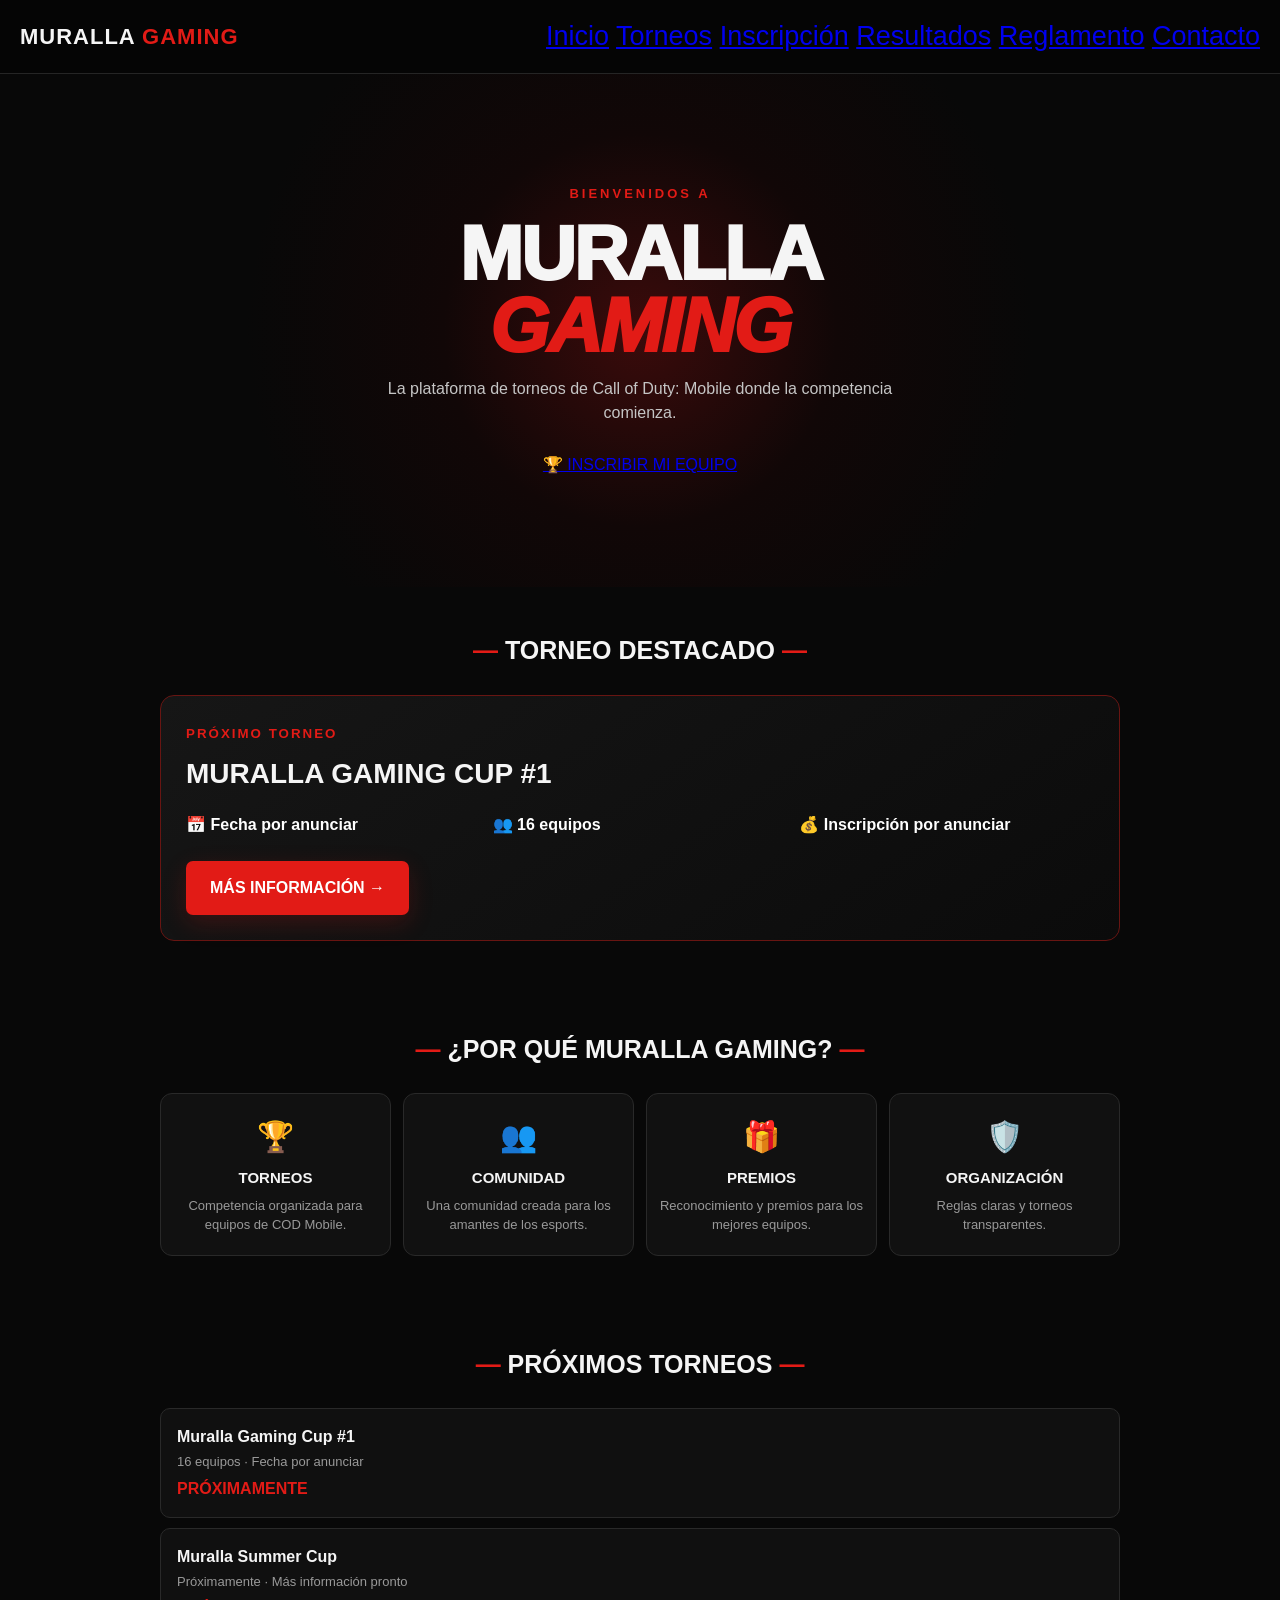
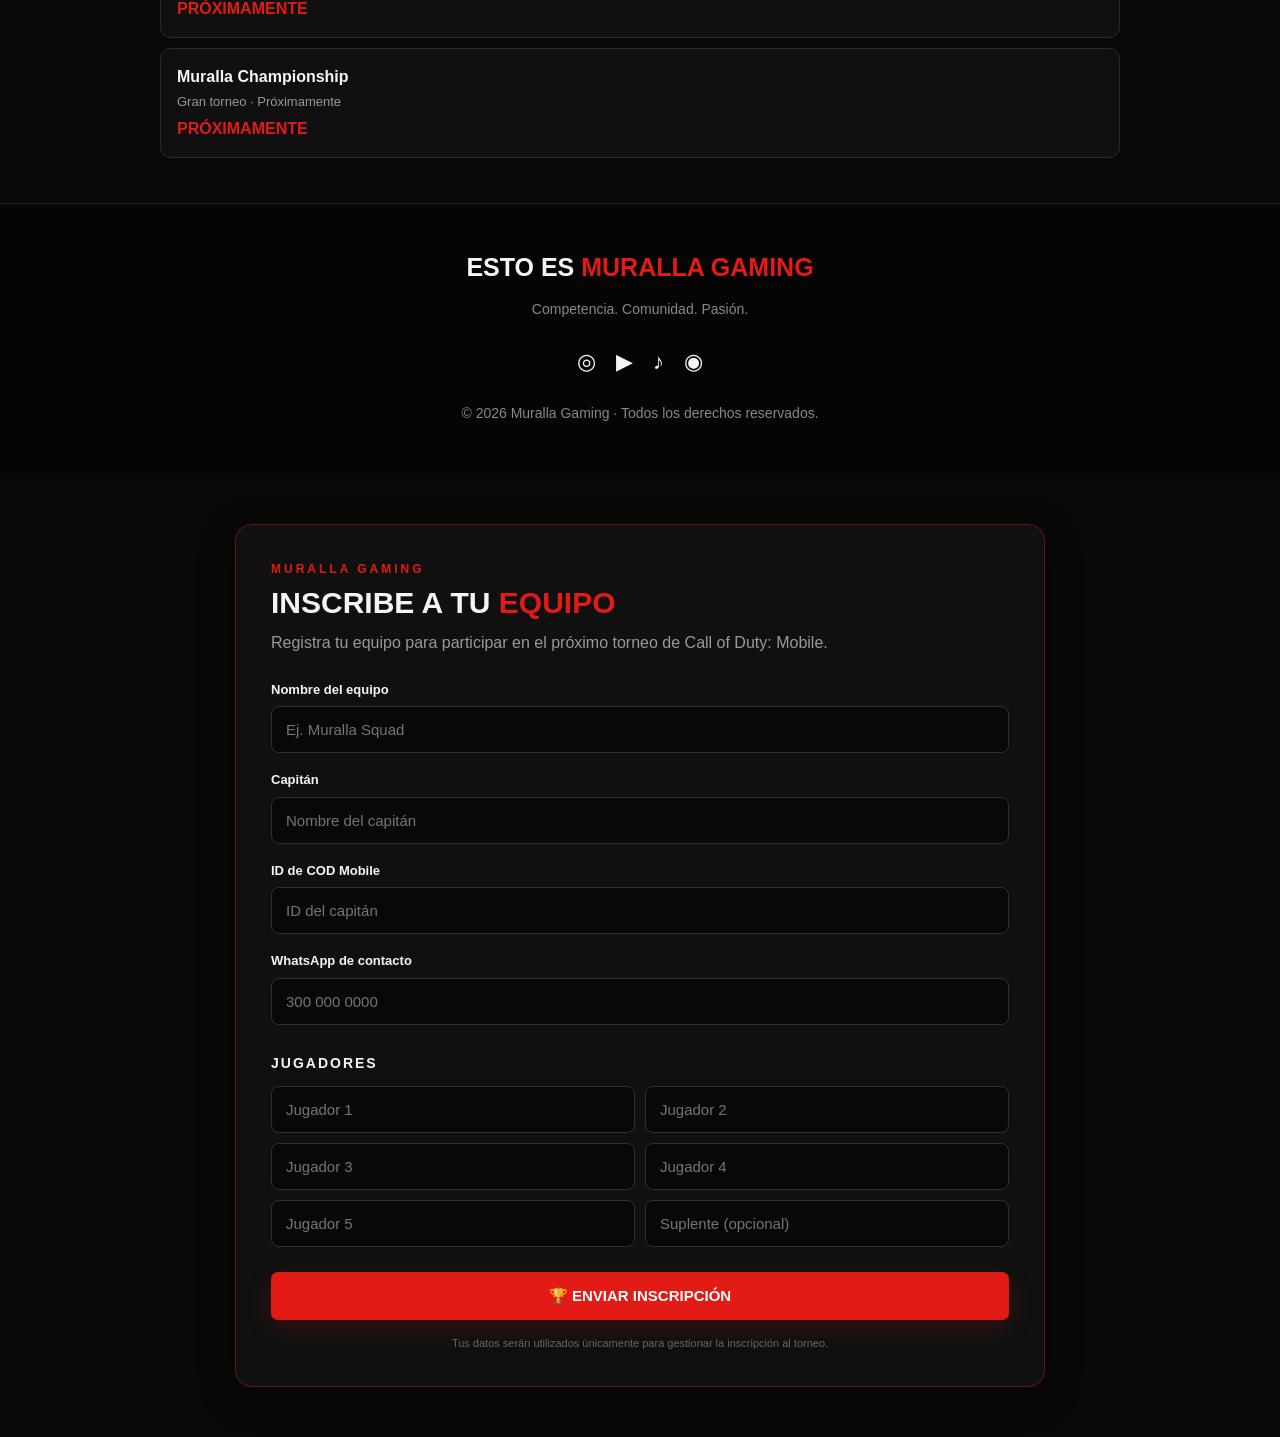
==== index.html @ 687b03e7 "Update index.html" ====
<!DOCTYPE html>
<html lang="es">
<head>
  <meta charset="UTF-8">
  <meta name="viewport" content="width=device-width, initial-scale=1.0">
  <meta name="description" content="Muralla Gaming - Torneos de Call of Duty: Mobile">
  <title>Muralla Gaming | Esports</title>

  <style>
    * {
      box-sizing: border-box;
      margin: 0;
      padding: 0;
    }

    body {
      background: #080808;
      color: #f5f5f5;
      font-family: Arial, Helvetica, sans-serif;
      line-height: 1.5;
    }

    header {
      background: #050505;
      border-bottom: 1px solid #252525;
      padding: 16px 20px;
      display: flex;
      justify-content: space-between;
      align-items: center;
      position: sticky;
      top: 0;
      z-index: 10;
    }

    .logo {
      font-size: 22px;
      font-weight: 900;
      letter-spacing: 1px;
    }

    .logo span {
      color: #e21b16;
    }

    .menu {
      font-size: 27px;
    }

    .hero {
      padding: 70px 22px;
      text-align: center;
      background:
        radial-gradient(circle at center, #3b0b0b 0%, #110707 35%, #080808 70%);
    }

    .tag {
      color: #e21b16;
      font-weight: bold;
      letter-spacing: 3px;
      font-size: 13px;
    }

    h1 {
      font-size: clamp(42px, 14vw, 76px);
      line-height: .95;
      margin: 15px 0;
      font-weight: 950;
      letter-spacing: -2px;
    }

    h1 span {
      color: #e21b16;
      display: block;
      font-style: italic;
    }

    .hero p {
      color: #c5c5c5;
      max-width: 520px;
      margin: 0 auto 28px;
      font-size: 16px;
    }

    .btn {
      display: inline-block;
      background: #e21b16;
      color: white;
      padding: 15px 24px;
      border-radius: 7px;
      text-decoration: none;
      font-weight: 800;
      border: 0;
      cursor: pointer;
      box-shadow: 0 8px 25px #e21b1630;
    }

    .btn:hover {
      background: #ff2923;
    }

    section {
      padding: 45px 20px;
      max-width: 1000px;
      margin: auto;
    }

    .section-title {
      text-align: center;
      font-size: 25px;
      margin-bottom: 25px;
      text-transform: uppercase;
    }

    .section-title span {
      color: #e21b16;
    }

    .tournament {
      border: 1px solid #681512;
      border-radius: 14px;
      padding: 25px;
      background: linear-gradient(145deg, #161616, #0b0b0b);
    }

    .tournament small {
      color: #e21b16;
      font-weight: bold;
      letter-spacing: 2px;
    }

    .tournament h3 {
      font-size: 28px;
      margin: 8px 0 18px;
    }

    .info {
      display: grid;
      gap: 12px;
      color: #ccc;
      margin-bottom: 24px;
    }

    .info strong {
      color: white;
    }

    .cards {
      display: grid;
      grid-template-columns: repeat(2, 1fr);
      gap: 12px;
    }

    .card {
      background: #111;
      border: 1px solid #292929;
      border-radius: 12px;
      padding: 20px 12px;
      text-align: center;
    }

    .icon {
      font-size: 30px;
      margin-bottom: 8px;
    }

    .card h3 {
      font-size: 15px;
      margin-bottom: 6px;
    }

    .card p {
      color: #999;
      font-size: 13px;
    }

    .events {
      display: grid;
      gap: 10px;
    }

    .event {
      border: 1px solid #292929;
      border-radius: 10px;
      padding: 16px;
      background: #101010;
    }

    .event strong {
      display: block;
      font-size: 16px;
    }

    .event span {
      color: #999;
      font-size: 13px;
    }

    .status {
      color: #e21b16 !important;
      font-weight: bold;
      margin-top: 4px;
    }

    footer {
      text-align: center;
      padding: 45px 20px 25px;
      border-top: 1px solid #222;
      background: #050505;
    }

    footer h2 {
      font-size: 25px;
    }

    footer h2 span {
      color: #e21b16;
    }

    footer p {
      color: #888;
      margin: 12px 0 25px;
      font-size: 14px;
    }

    .social {
      display: flex;
      justify-content: center;
      gap: 20px;
      margin-bottom: 25px;
      font-size: 22px;
    }

    @media (min-width: 700px) {
      .hero {
        padding: 110px 30px;
      }

      .cards {
        grid-template-columns: repeat(4, 1fr);
      }

      .info {
        grid-template-columns: repeat(3, 1fr);
      }
    }
  </style>
</head>

<body>

  <header>

<div class="logo">
MURALLA <span>GAMING</span>
</div>

<nav class="menu">

<a href="index.html">Inicio</a>

<a href="torneos.html">Torneos</a>

<a href="inscripcion.html">Inscripción</a>

<a href="resultados.html">Resultados</a>

<a href="reglamento.html">Reglamento</a>

<a href="contacto.html">Contacto</a>

</nav>

</header> 
  
  <main>

    <section class="hero">
      <div class="tag">BIENVENIDOS A</div>

      <h1>
        MURALLA
        <span>GAMING</span>
      </h1>

      <p>
        La plataforma de torneos de Call of Duty: Mobile
        donde la competencia comienza.
      </p>
<a href="inscripcion.html" class="botón">🏆 INSCRIBIR MI EQUIPO</a>
    </section>

    <section id="torneo">

      <h2 class="section-title">
        <span>—</span> Torneo destacado <span>—</span>
      </h2>

      <div class="tournament">

        <small>PRÓXIMO TORNEO</small>

        <h3>MURALLA GAMING CUP #1</h3>

        <div class="info">
          <div>📅 <strong>Fecha por anunciar</strong></div>
          <div>👥 <strong>16 equipos</strong></div>
          <div>💰 <strong>Inscripción por anunciar</strong></div>
        </div>

        <a href="#contacto" class="btn">MÁS INFORMACIÓN →</a>

      </div>
    </section>

    <section>

      <h2 class="section-title">
        <span>—</span> ¿Por qué Muralla Gaming? <span>—</span>
      </h2>

      <div class="cards">

        <div class="card">
          <div class="icon">🏆</div>
          <h3>TORNEOS</h3>
          <p>Competencia organizada para equipos de COD Mobile.</p>
        </div>

        <div class="card">
          <div class="icon">👥</div>
          <h3>COMUNIDAD</h3>
          <p>Una comunidad creada para los amantes de los esports.</p>
        </div>

        <div class="card">
          <div class="icon">🎁</div>
          <h3>PREMIOS</h3>
          <p>Reconocimiento y premios para los mejores equipos.</p>
        </div>

        <div class="card">
          <div class="icon">🛡️</div>
          <h3>ORGANIZACIÓN</h3>
          <p>Reglas claras y torneos transparentes.</p>
        </div>

      </div>
    </section>

    <section>

      <h2 class="section-title">
        <span>—</span> Próximos torneos <span>—</span>
      </h2>

      <div class="events">

        <div class="event">
          <strong>Muralla Gaming Cup #1</strong>
          <span>16 equipos · Fecha por anunciar</span>
          <div class="status">PRÓXIMAMENTE</div>
        </div>

        <div class="event">
          <strong>Muralla Summer Cup</strong>
          <span>Próximamente · Más información pronto</span>
          <div class="status">PRÓXIMAMENTE</div>
        </div>

        <div class="event">
          <strong>Muralla Championship</strong>
          <span>Gran torneo · Próximamente</span>
          <div class="status">PRÓXIMAMENTE</div>
        </div>

      </div>

    </section>

  </main>

  <footer id="contacto">

    <h2>ESTO ES <span>MURALLA GAMING</span></h2>

    <p>Competencia. Comunidad. Pasión.</p>

    <div class="social">
      <span>◎</span>
      <span>▶</span>
      <span>♪</span>
      <span>◉</span>
    </div>

    <p>© 2026 Muralla Gaming · Todos los derechos reservados.</p>

  </footer>
<!-- INSCRIPCIÓN -->
<section id="inscripcion" class="registro-section">
  <div class="registro-box">
    <div class="registro-tag">MURALLA GAMING</div>

    <h2>INSCRIBE A TU <span>EQUIPO</span></h2>

    <p>
      Registra tu equipo para participar en el próximo torneo
      de Call of Duty: Mobile.
    </p>

    <form id="registroForm">

      <div class="campo">
        <label for="equipo">Nombre del equipo</label>
        <input
          type="text"
          id="equipo"
          name="equipo"
          placeholder="Ej. Muralla Squad"
          required
        >
      </div>

      <div class="campo">
        <label for="capitan">Capitán</label>
        <input
          type="text"
          id="capitan"
          name="capitan"
          placeholder="Nombre del capitán"
          required
        >
      </div>

      <div class="campo">
        <label for="idcod">ID de COD Mobile</label>
        <input
          type="text"
          id="idcod"
          name="idcod"
          placeholder="ID del capitán"
          required
        >
      </div>

      <div class="campo">
        <label for="whatsapp">WhatsApp de contacto</label>
        <input
          type="tel"
          id="whatsapp"
          name="whatsapp"
          placeholder="300 000 0000"
          required
        >
      </div>

      <h3>JUGADORES</h3>

      <div class="jugadores">
        <input type="text" name="jugador1" placeholder="Jugador 1" required>
        <input type="text" name="jugador2" placeholder="Jugador 2" required>
        <input type="text" name="jugador3" placeholder="Jugador 3" required>
        <input type="text" name="jugador4" placeholder="Jugador 4" required>
        <input type="text" name="jugador5" placeholder="Jugador 5" required>
        <input type="text" name="suplente" placeholder="Suplente (opcional)">
      </div>

      <button type="submit" class="btn registro-btn">
        🏆 ENVIAR INSCRIPCIÓN
      </button>

      <p class="privacidad">
        Tus datos serán utilizados únicamente para gestionar
        la inscripción al torneo.
      </p>

    </form>
  </div>
</section>

<style>
  .registro-section {
    padding: 50px 20px;
    max-width: 850px;
    margin: auto;
  }

  .registro-box {
    background: #101010;
    border: 1px solid #681512;
    border-radius: 16px;
    padding: 25px 20px;
    box-shadow: 0 10px 35px rgba(0,0,0,.35);
  }

  .registro-tag {
    color: #e21b16;
    font-size: 12px;
    font-weight: 800;
    letter-spacing: 3px;
    margin-bottom: 8px;
  }

  .registro-box h2 {
    font-size: 30px;
    line-height: 1.1;
    margin-bottom: 12px;
  }

  .registro-box h2 span {
    color: #e21b16;
  }

  .registro-box > p {
    color: #999;
    margin-bottom: 25px;
  }

  .campo {
    margin-bottom: 17px;
  }

  .campo label {
    display: block;
    font-size: 13px;
    font-weight: bold;
    margin-bottom: 7px;
  }

  .campo input,
  .jugadores input {
    width: 100%;
    padding: 14px;
    border-radius: 8px;
    border: 1px solid #303030;
    background: #080808;
    color: white;
    outline: none;
    font-size: 15px;
  }

  .campo input:focus,
  .jugadores input:focus {
    border-color: #e21b16;
  }

  .registro-box h3 {
    font-size: 14px;
    letter-spacing: 2px;
    margin: 28px 0 12px;
  }

  .jugadores {
    display: grid;
    gap: 10px;
    margin-bottom: 25px;
  }

  .registro-btn {
    width: 100%;
    font-size: 15px;
  }

  .privacidad {
    text-align: center;
    color: #666 !important;
    font-size: 11px;
    margin-top: 15px;
  }

  @media (min-width: 650px) {
    .registro-box {
      padding: 35px;
    }

    .jugadores {
      grid-template-columns: 1fr 1fr;
    }
  }
</style>

<script>
  document.getElementById("registroForm").addEventListener("submit", function(event) {
    event.preventDefault();

    alert("¡Registro preparado! Próximamente conectaremos este formulario con Google Sheets.");

  });
</script>
</body>
  </html>
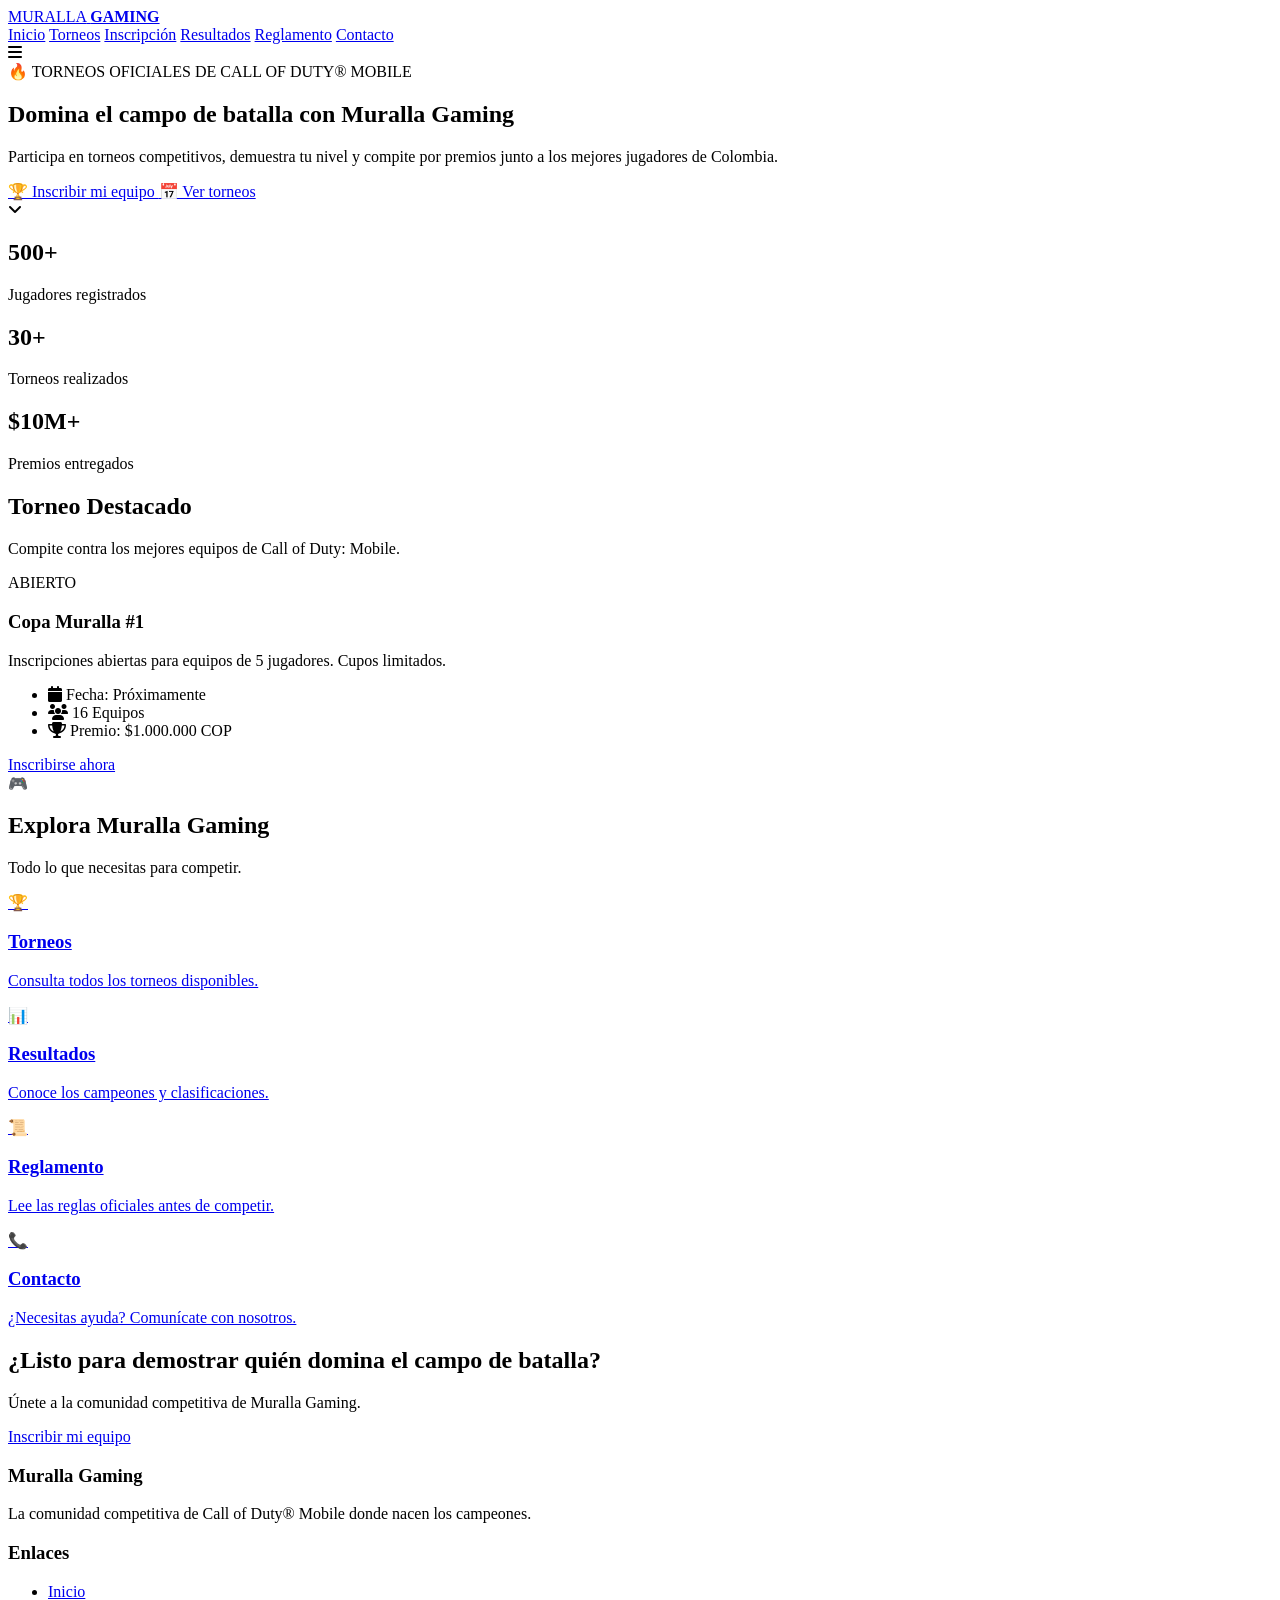
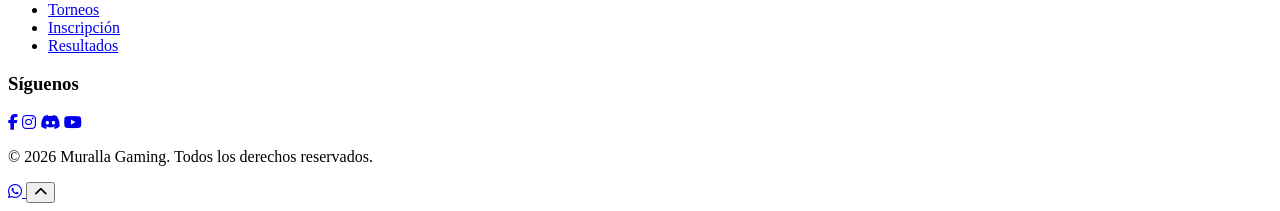
==== commit a43fcd2b: "Nuevo diseño Muralla Gaming" ====
--- a/index.html
+++ b/index.html
@@ -1,262 +1,41 @@
 <!DOCTYPE html>
 <html lang="es">
 <head>
-  <meta charset="UTF-8">
-  <meta name="viewport" content="width=device-width, initial-scale=1.0">
-  <meta name="description" content="Muralla Gaming - Torneos de Call of Duty: Mobile">
-  <title>Muralla Gaming | Esports</title>
-
-  <style>
-    * {
-      box-sizing: border-box;
-      margin: 0;
-      padding: 0;
-    }
-
-    body {
-      background: #080808;
-      color: #f5f5f5;
-      font-family: Arial, Helvetica, sans-serif;
-      line-height: 1.5;
-    }
-
-    header {
-      background: #050505;
-      border-bottom: 1px solid #252525;
-      padding: 16px 20px;
-      display: flex;
-      justify-content: space-between;
-      align-items: center;
-      position: sticky;
-      top: 0;
-      z-index: 10;
-    }
-
-    .logo {
-      font-size: 22px;
-      font-weight: 900;
-      letter-spacing: 1px;
-    }
-
-    .logo span {
-      color: #e21b16;
-    }
-
-    .menu {
-      font-size: 27px;
-    }
-
-    .hero {
-      padding: 70px 22px;
-      text-align: center;
-      background:
-        radial-gradient(circle at center, #3b0b0b 0%, #110707 35%, #080808 70%);
-    }
-
-    .tag {
-      color: #e21b16;
-      font-weight: bold;
-      letter-spacing: 3px;
-      font-size: 13px;
-    }
-
-    h1 {
-      font-size: clamp(42px, 14vw, 76px);
-      line-height: .95;
-      margin: 15px 0;
-      font-weight: 950;
-      letter-spacing: -2px;
-    }
-
-    h1 span {
-      color: #e21b16;
-      display: block;
-      font-style: italic;
-    }
-
-    .hero p {
-      color: #c5c5c5;
-      max-width: 520px;
-      margin: 0 auto 28px;
-      font-size: 16px;
-    }
-
-    .btn {
-      display: inline-block;
-      background: #e21b16;
-      color: white;
-      padding: 15px 24px;
-      border-radius: 7px;
-      text-decoration: none;
-      font-weight: 800;
-      border: 0;
-      cursor: pointer;
-      box-shadow: 0 8px 25px #e21b1630;
-    }
-
-    .btn:hover {
-      background: #ff2923;
-    }
-
-    section {
-      padding: 45px 20px;
-      max-width: 1000px;
-      margin: auto;
-    }
-
-    .section-title {
-      text-align: center;
-      font-size: 25px;
-      margin-bottom: 25px;
-      text-transform: uppercase;
-    }
-
-    .section-title span {
-      color: #e21b16;
-    }
-
-    .tournament {
-      border: 1px solid #681512;
-      border-radius: 14px;
-      padding: 25px;
-      background: linear-gradient(145deg, #161616, #0b0b0b);
-    }
-
-    .tournament small {
-      color: #e21b16;
-      font-weight: bold;
-      letter-spacing: 2px;
-    }
-
-    .tournament h3 {
-      font-size: 28px;
-      margin: 8px 0 18px;
-    }
-
-    .info {
-      display: grid;
-      gap: 12px;
-      color: #ccc;
-      margin-bottom: 24px;
-    }
-
-    .info strong {
-      color: white;
-    }
-
-    .cards {
-      display: grid;
-      grid-template-columns: repeat(2, 1fr);
-      gap: 12px;
-    }
-
-    .card {
-      background: #111;
-      border: 1px solid #292929;
-      border-radius: 12px;
-      padding: 20px 12px;
-      text-align: center;
-    }
-
-    .icon {
-      font-size: 30px;
-      margin-bottom: 8px;
-    }
-
-    .card h3 {
-      font-size: 15px;
-      margin-bottom: 6px;
-    }
-
-    .card p {
-      color: #999;
-      font-size: 13px;
-    }
-
-    .events {
-      display: grid;
-      gap: 10px;
-    }
-
-    .event {
-      border: 1px solid #292929;
-      border-radius: 10px;
-      padding: 16px;
-      background: #101010;
-    }
-
-    .event strong {
-      display: block;
-      font-size: 16px;
-    }
-
-    .event span {
-      color: #999;
-      font-size: 13px;
-    }
-
-    .status {
-      color: #e21b16 !important;
-      font-weight: bold;
-      margin-top: 4px;
-    }
-
-    footer {
-      text-align: center;
-      padding: 45px 20px 25px;
-      border-top: 1px solid #222;
-      background: #050505;
-    }
-
-    footer h2 {
-      font-size: 25px;
-    }
-
-    footer h2 span {
-      color: #e21b16;
-    }
-
-    footer p {
-      color: #888;
-      margin: 12px 0 25px;
-      font-size: 14px;
-    }
-
-    .social {
-      display: flex;
-      justify-content: center;
-      gap: 20px;
-      margin-bottom: 25px;
-      font-size: 22px;
-    }
-
-    @media (min-width: 700px) {
-      .hero {
-        padding: 110px 30px;
-      }
-
-      .cards {
-        grid-template-columns: repeat(4, 1fr);
-      }
-
-      .info {
-        grid-template-columns: repeat(3, 1fr);
-      }
-    }
-  </style>
+<meta charset="UTF-8">
+<meta name="viewport" content="width=device-width, initial-scale=1.0">
+
+<title>Muralla Gaming | Torneos COD Mobile</title>
+
+<link rel="stylesheet" href="style.css">
+
+<link rel="preconnect" href="https://fonts.googleapis.com">
+<link rel="preconnect" href="https://fonts.gstatic.com" crossorigin>
+
+<link href="https://fonts.googleapis.com/css2?family=Orbitron:wght@400;600;700;800&family=Poppins:wght@300;400;500;600;700&display=swap" rel="stylesheet">
+
+<link rel="stylesheet" href="https://cdnjs.cloudflare.com/ajax/libs/font-awesome/6.6.0/css/all.min.css">
+
 </head>
 
 <body>
 
-  <header>
-
-<div class="logo">
-MURALLA <span>GAMING</span>
-</div>
-
-<nav class="menu">
-
-<a href="index.html">Inicio</a>
+<div class="background-glow"></div>
+
+<header id="header">
+
+<div class="container">
+
+<a href="index.html" class="logo">
+
+<span>MURALLA</span>
+
+<strong>GAMING</strong>
+
+</a>
+
+<nav id="menu">
+
+<a href="index.html" class="active">Inicio</a>
 
 <a href="torneos.html">Torneos</a>
 
@@ -270,321 +49,352 @@
 
 </nav>
 
-</header> 
-  
-  <main>
-
-    <section class="hero">
-      <div class="tag">BIENVENIDOS A</div>
-
-      <h1>
-        MURALLA
-        <span>GAMING</span>
-      </h1>
-
-      <p>
-        La plataforma de torneos de Call of Duty: Mobile
-        donde la competencia comienza.
-      </p>
-<a href="inscripcion.html" class="botón">🏆 INSCRIBIR MI EQUIPO</a>
-    </section>
-
-    <section id="torneo">
-
-      <h2 class="section-title">
-        <span>—</span> Torneo destacado <span>—</span>
-      </h2>
-
-      <div class="tournament">
-
-        <small>PRÓXIMO TORNEO</small>
-
-        <h3>MURALLA GAMING CUP #1</h3>
-
-        <div class="info">
-          <div>📅 <strong>Fecha por anunciar</strong></div>
-          <div>👥 <strong>16 equipos</strong></div>
-          <div>💰 <strong>Inscripción por anunciar</strong></div>
-        </div>
-
-        <a href="#contacto" class="btn">MÁS INFORMACIÓN →</a>
-
-      </div>
-    </section>
-
-    <section>
-
-      <h2 class="section-title">
-        <span>—</span> ¿Por qué Muralla Gaming? <span>—</span>
-      </h2>
-
-      <div class="cards">
-
-        <div class="card">
-          <div class="icon">🏆</div>
-          <h3>TORNEOS</h3>
-          <p>Competencia organizada para equipos de COD Mobile.</p>
-        </div>
-
-        <div class="card">
-          <div class="icon">👥</div>
-          <h3>COMUNIDAD</h3>
-          <p>Una comunidad creada para los amantes de los esports.</p>
-        </div>
-
-        <div class="card">
-          <div class="icon">🎁</div>
-          <h3>PREMIOS</h3>
-          <p>Reconocimiento y premios para los mejores equipos.</p>
-        </div>
-
-        <div class="card">
-          <div class="icon">🛡️</div>
-          <h3>ORGANIZACIÓN</h3>
-          <p>Reglas claras y torneos transparentes.</p>
-        </div>
-
-      </div>
-    </section>
-
-    <section>
-
-      <h2 class="section-title">
-        <span>—</span> Próximos torneos <span>—</span>
-      </h2>
-
-      <div class="events">
-
-        <div class="event">
-          <strong>Muralla Gaming Cup #1</strong>
-          <span>16 equipos · Fecha por anunciar</span>
-          <div class="status">PRÓXIMAMENTE</div>
-        </div>
-
-        <div class="event">
-          <strong>Muralla Summer Cup</strong>
-          <span>Próximamente · Más información pronto</span>
-          <div class="status">PRÓXIMAMENTE</div>
-        </div>
-
-        <div class="event">
-          <strong>Muralla Championship</strong>
-          <span>Gran torneo · Próximamente</span>
-          <div class="status">PRÓXIMAMENTE</div>
-        </div>
-
-      </div>
-
-    </section>
-
-  </main>
-
-  <footer id="contacto">
-
-    <h2>ESTO ES <span>MURALLA GAMING</span></h2>
-
-    <p>Competencia. Comunidad. Pasión.</p>
-
-    <div class="social">
-      <span>◎</span>
-      <span>▶</span>
-      <span>♪</span>
-      <span>◉</span>
-    </div>
-
-    <p>© 2026 Muralla Gaming · Todos los derechos reservados.</p>
-
-  </footer>
-<!-- INSCRIPCIÓN -->
-<section id="inscripcion" class="registro-section">
-  <div class="registro-box">
-    <div class="registro-tag">MURALLA GAMING</div>
-
-    <h2>INSCRIBE A TU <span>EQUIPO</span></h2>
-
-    <p>
-      Registra tu equipo para participar en el próximo torneo
-      de Call of Duty: Mobile.
-    </p>
-
-    <form id="registroForm">
-
-      <div class="campo">
-        <label for="equipo">Nombre del equipo</label>
-        <input
-          type="text"
-          id="equipo"
-          name="equipo"
-          placeholder="Ej. Muralla Squad"
-          required
-        >
-      </div>
-
-      <div class="campo">
-        <label for="capitan">Capitán</label>
-        <input
-          type="text"
-          id="capitan"
-          name="capitan"
-          placeholder="Nombre del capitán"
-          required
-        >
-      </div>
-
-      <div class="campo">
-        <label for="idcod">ID de COD Mobile</label>
-        <input
-          type="text"
-          id="idcod"
-          name="idcod"
-          placeholder="ID del capitán"
-          required
-        >
-      </div>
-
-      <div class="campo">
-        <label for="whatsapp">WhatsApp de contacto</label>
-        <input
-          type="tel"
-          id="whatsapp"
-          name="whatsapp"
-          placeholder="300 000 0000"
-          required
-        >
-      </div>
-
-      <h3>JUGADORES</h3>
-
-      <div class="jugadores">
-        <input type="text" name="jugador1" placeholder="Jugador 1" required>
-        <input type="text" name="jugador2" placeholder="Jugador 2" required>
-        <input type="text" name="jugador3" placeholder="Jugador 3" required>
-        <input type="text" name="jugador4" placeholder="Jugador 4" required>
-        <input type="text" name="jugador5" placeholder="Jugador 5" required>
-        <input type="text" name="suplente" placeholder="Suplente (opcional)">
-      </div>
-
-      <button type="submit" class="btn registro-btn">
-        🏆 ENVIAR INSCRIPCIÓN
-      </button>
-
-      <p class="privacidad">
-        Tus datos serán utilizados únicamente para gestionar
-        la inscripción al torneo.
-      </p>
-
-    </form>
-  </div>
+<div class="menu-mobile">
+
+<i class="fas fa-bars"></i>
+
+</div>
+
+</div>
+
+</header>
+
+<section class="hero">
+
+<div class="hero-overlay"></div>
+
+<div class="container hero-content">
+
+<span class="tag">
+
+🔥 TORNEOS OFICIALES DE CALL OF DUTY® MOBILE
+
+</span>
+
+<h1>
+
+Domina el campo de batalla con
+
+<span>Muralla Gaming</span>
+
+</h1>
+
+<p>
+
+Participa en torneos competitivos, demuestra tu nivel y compite por premios junto a los mejores jugadores de Colombia.
+
+</p>
+
+<div class="hero-buttons">
+
+<a href="inscripcion.html" class="btn-primary">
+
+🏆 Inscribir mi equipo
+
+</a>
+
+<a href="torneos.html" class="btn-secondary">
+
+📅 Ver torneos
+
+</a>
+
+</div>
+
+</div>
+
+<div class="hero-scroll">
+
+<i class="fas fa-angle-down"></i>
+
+</div>
+
 </section>
 
-<style>
-  .registro-section {
-    padding: 50px 20px;
-    max-width: 850px;
-    margin: auto;
-  }
-
-  .registro-box {
-    background: #101010;
-    border: 1px solid #681512;
-    border-radius: 16px;
-    padding: 25px 20px;
-    box-shadow: 0 10px 35px rgba(0,0,0,.35);
-  }
-
-  .registro-tag {
-    color: #e21b16;
-    font-size: 12px;
-    font-weight: 800;
-    letter-spacing: 3px;
-    margin-bottom: 8px;
-  }
-
-  .registro-box h2 {
-    font-size: 30px;
-    line-height: 1.1;
-    margin-bottom: 12px;
-  }
-
-  .registro-box h2 span {
-    color: #e21b16;
-  }
-
-  .registro-box > p {
-    color: #999;
-    margin-bottom: 25px;
-  }
-
-  .campo {
-    margin-bottom: 17px;
-  }
-
-  .campo label {
-    display: block;
-    font-size: 13px;
-    font-weight: bold;
-    margin-bottom: 7px;
-  }
-
-  .campo input,
-  .jugadores input {
-    width: 100%;
-    padding: 14px;
-    border-radius: 8px;
-    border: 1px solid #303030;
-    background: #080808;
-    color: white;
-    outline: none;
-    font-size: 15px;
-  }
-
-  .campo input:focus,
-  .jugadores input:focus {
-    border-color: #e21b16;
-  }
-
-  .registro-box h3 {
-    font-size: 14px;
-    letter-spacing: 2px;
-    margin: 28px 0 12px;
-  }
-
-  .jugadores {
-    display: grid;
-    gap: 10px;
-    margin-bottom: 25px;
-  }
-
-  .registro-btn {
-    width: 100%;
-    font-size: 15px;
-  }
-
-  .privacidad {
-    text-align: center;
-    color: #666 !important;
-    font-size: 11px;
-    margin-top: 15px;
-  }
-
-  @media (min-width: 650px) {
-    .registro-box {
-      padding: 35px;
-    }
-
-    .jugadores {
-      grid-template-columns: 1fr 1fr;
-    }
-  }
-</style>
-
-<script>
-  document.getElementById("registroForm").addEventListener("submit", function(event) {
-    event.preventDefault();
-
-    alert("¡Registro preparado! Próximamente conectaremos este formulario con Google Sheets.");
-
-  });
-</script>
+<section class="stats">
+
+<div class="container">
+
+<div class="card">
+
+<h2>500+</h2>
+
+<p>Jugadores registrados</p>
+
+</div>
+
+<div class="card">
+
+<h2>30+</h2>
+
+<p>Torneos realizados</p>
+
+</div>
+
+<div class="card">
+
+<h2>$10M+</h2>
+
+<p>Premios entregados</p>
+
+</div>
+
+</div>
+
+</section>
+<section class="featured">
+
+<div class="container">
+
+<div class="section-title">
+
+<h2>Torneo Destacado</h2>
+
+<p>Compite contra los mejores equipos de Call of Duty: Mobile.</p>
+
+</div>
+
+<div class="featured-card">
+
+<div class="featured-info">
+
+<span class="badge">ABIERTO</span>
+
+<h3>Copa Muralla #1</h3>
+
+<p>
+Inscripciones abiertas para equipos de 5 jugadores. Cupos limitados.
+</p>
+
+<ul>
+
+<li><i class="fas fa-calendar"></i> Fecha: Próximamente</li>
+
+<li><i class="fas fa-users"></i> 16 Equipos</li>
+
+<li><i class="fas fa-trophy"></i> Premio: $1.000.000 COP</li>
+
+</ul>
+
+<a href="inscripcion.html" class="btn-primary">
+
+Inscribirse ahora
+
+</a>
+
+</div>
+
+<div class="featured-image">
+
+<div class="image-placeholder">
+
+🎮
+
+</div>
+
+</div>
+
+</div>
+
+</div>
+
+</section>
+
+<section class="cards-section">
+
+<div class="container">
+
+<div class="section-title">
+
+<h2>Explora Muralla Gaming</h2>
+
+<p>Todo lo que necesitas para competir.</p>
+
+</div>
+
+<div class="cards-grid">
+
+<a href="torneos.html" class="info-card">
+
+<div class="icon">
+
+🏆
+
+</div>
+
+<h3>Torneos</h3>
+
+<p>
+
+Consulta todos los torneos disponibles.
+
+</p>
+
+</a>
+
+<a href="resultados.html" class="info-card">
+
+<div class="icon">
+
+📊
+
+</div>
+
+<h3>Resultados</h3>
+
+<p>
+
+Conoce los campeones y clasificaciones.
+
+</p>
+
+</a>
+
+<a href="reglamento.html" class="info-card">
+
+<div class="icon">
+
+📜
+
+</div>
+
+<h3>Reglamento</h3>
+
+<p>
+
+Lee las reglas oficiales antes de competir.
+
+</p>
+
+</a>
+
+<a href="contacto.html" class="info-card">
+
+<div class="icon">
+
+📞
+
+</div>
+
+<h3>Contacto</h3>
+
+<p>
+
+¿Necesitas ayuda? Comunícate con nosotros.
+
+</p>
+
+</a>
+
+</div>
+
+</div>
+
+</section>
+
+<section class="cta">
+
+<div class="container">
+
+<h2>
+
+¿Listo para demostrar quién domina el campo de batalla?
+
+</h2>
+
+<p>
+
+Únete a la comunidad competitiva de Muralla Gaming.
+
+</p>
+
+<a href="inscripcion.html" class="btn-primary">
+
+Inscribir mi equipo
+
+</a>
+
+</div>
+
+</section>
+<footer>
+
+<div class="container footer-grid">
+
+<div>
+
+<h3>Muralla Gaming</h3>
+
+<p>
+La comunidad competitiva de Call of Duty® Mobile donde nacen los campeones.
+</p>
+
+</div>
+
+<div>
+
+<h3>Enlaces</h3>
+
+<ul>
+
+<li><a href="index.html">Inicio</a></li>
+
+<li><a href="torneos.html">Torneos</a></li>
+
+<li><a href="inscripcion.html">Inscripción</a></li>
+
+<li><a href="resultados.html">Resultados</a></li>
+
+</ul>
+
+</div>
+
+<div>
+
+<h3>Síguenos</h3>
+
+<div class="social">
+
+<a href="#"><i class="fab fa-facebook-f"></i></a>
+
+<a href="#"><i class="fab fa-instagram"></i></a>
+
+<a href="#"><i class="fab fa-discord"></i></a>
+
+<a href="#"><i class="fab fa-youtube"></i></a>
+
+</div>
+
+</div>
+
+</div>
+
+<div class="footer-bottom">
+
+<p>
+
+© 2026 Muralla Gaming. Todos los derechos reservados.
+
+</p>
+
+</div>
+
+</footer>
+
+<a href="https://wa.me/57XXXXXXXXXX" class="whatsapp">
+
+<i class="fab fa-whatsapp"></i>
+
+</a>
+
+<button id="topBtn">
+
+<i class="fas fa-chevron-up"></i>
+
+</button>
+
+<script src="script.js"></script>
+
 </body>
-  </html>
+
+</html>
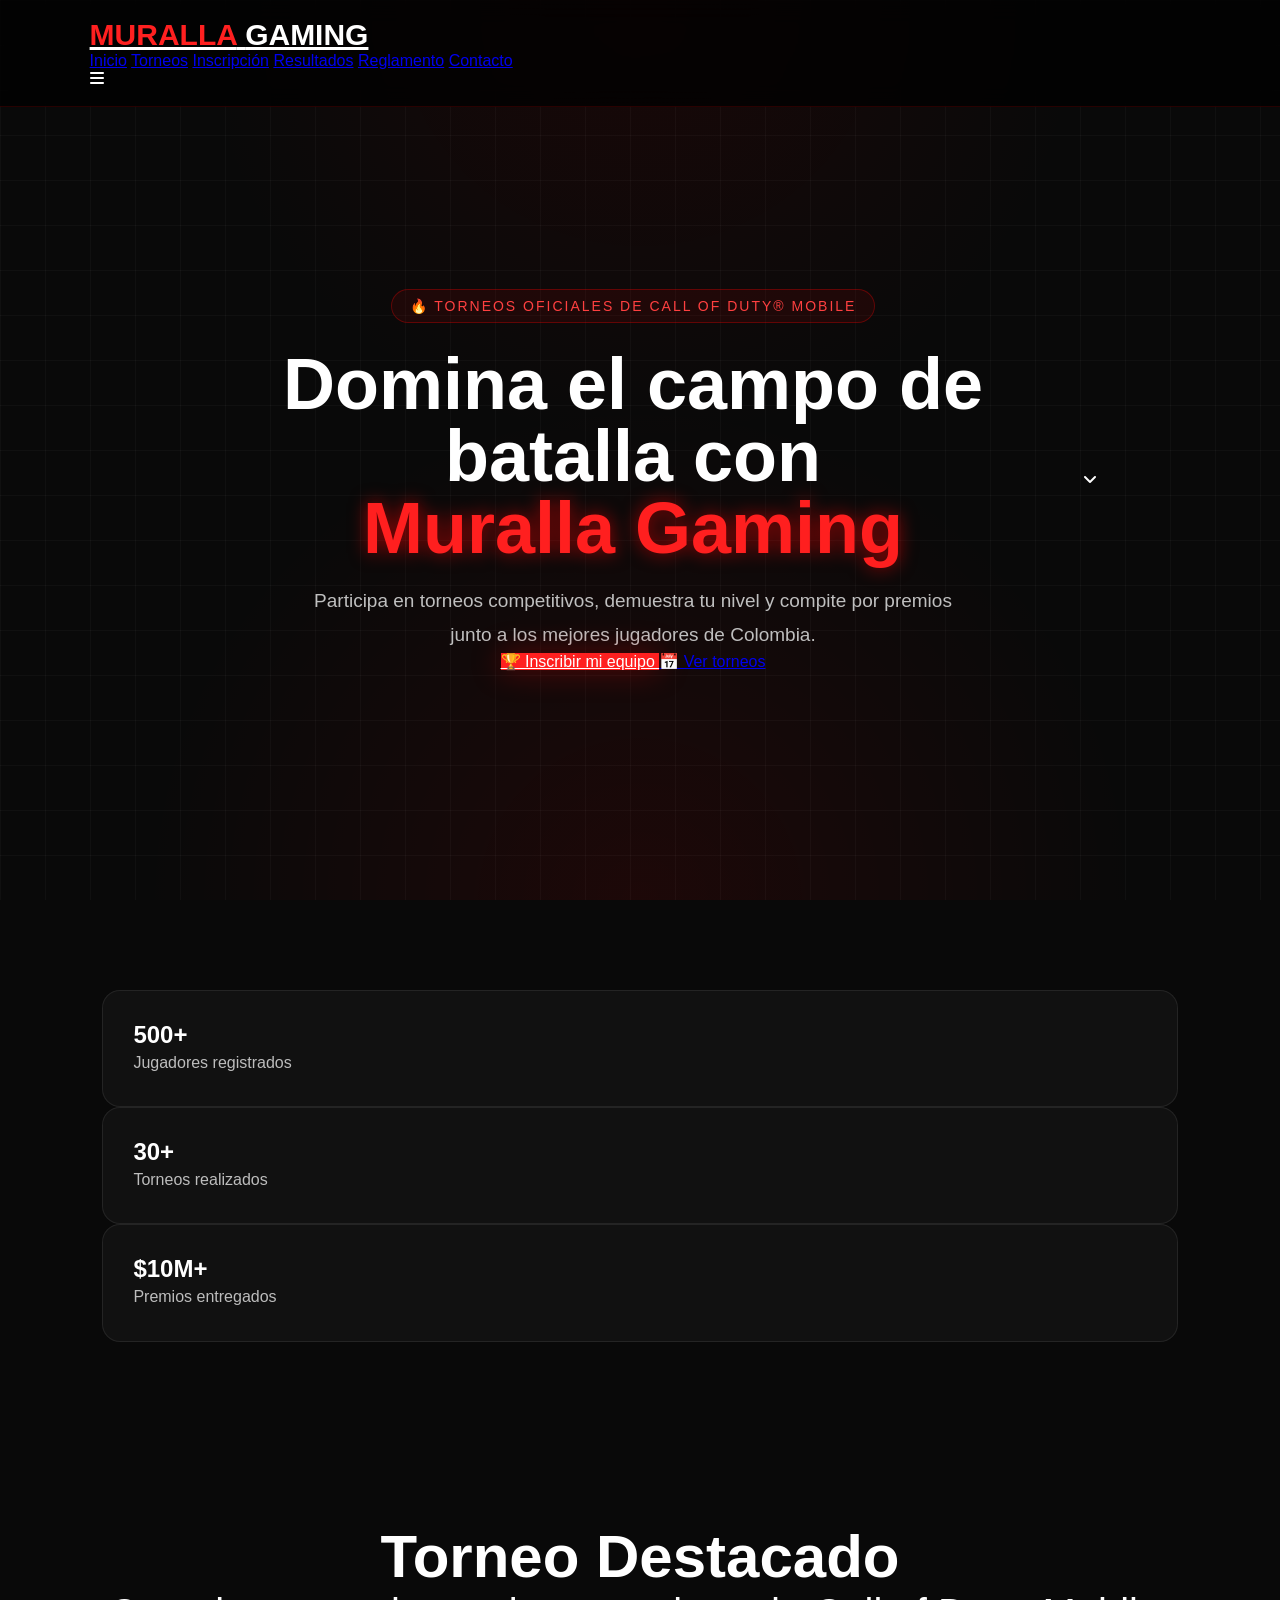
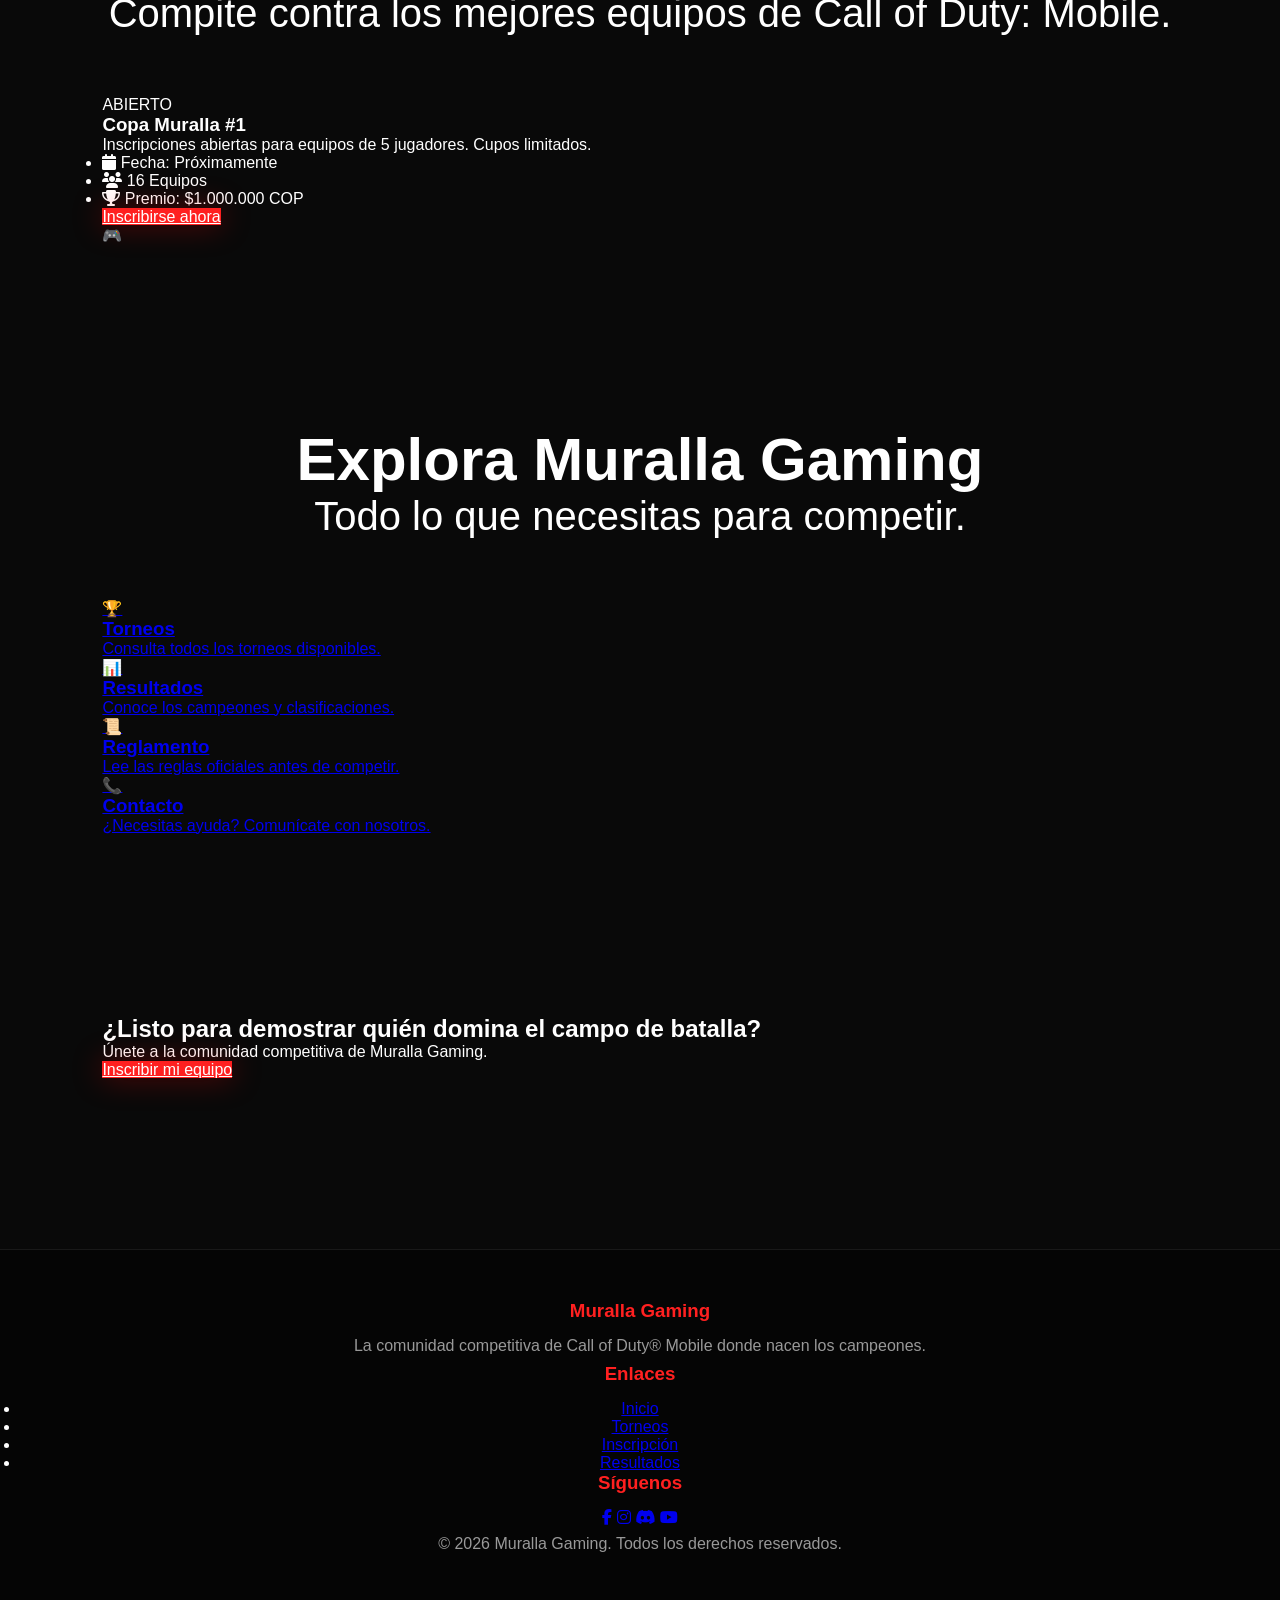
==== commit 15c9639a: "Update index.html" ====
--- a/index.html
+++ b/index.html
@@ -48,13 +48,9 @@
 <a href="contacto.html">Contacto</a>
 
 </nav>
-
-<div class="menu-mobile">
-
-<i class="fas fa-bars"></i>
-
-</div>
-
+<div class="mobile-menu">
+    <i class="fas fa-bars"></i>
+</div>
 </div>
 
 </header>
--- a/style.css
+++ b/style.css
@@ -0,0 +1,346 @@
+/* ===========================
+   MURALLA GAMING
+   =========================== */
+
+*{
+    margin:0;
+    padding:0;
+    box-sizing:border-box;
+}
+
+html{
+    scroll-behavior:smooth;
+}
+
+body{
+    font-family:'Poppins',sans-serif;
+    background:#090909;
+    color:#fff;
+    overflow-x:hidden;
+}
+
+/* Fondo */
+
+body::before{
+    content:"";
+    position:fixed;
+    inset:0;
+    background:
+    radial-gradient(circle at top,#8b000020,transparent 40%),
+    radial-gradient(circle at bottom,#ff000015,transparent 45%),
+    #090909;
+    z-index:-2;
+}
+
+body::after{
+    content:"";
+    position:fixed;
+    inset:0;
+    background-image:
+    linear-gradient(rgba(255,255,255,.03) 1px,transparent 1px),
+    linear-gradient(90deg,rgba(255,255,255,.03) 1px,transparent 1px);
+    background-size:45px 45px;
+    z-index:-1;
+}
+
+/* Header */
+
+header{
+    position:fixed;
+    top:0;
+    left:0;
+    width:100%;
+    padding:18px 7%;
+    display:flex;
+    justify-content:space-between;
+    align-items:center;
+    background:rgba(0,0,0,.75);
+    backdrop-filter:blur(12px);
+    border-bottom:1px solid rgba(255,0,0,.15);
+    z-index:999;
+}
+
+.logo{
+    font-family:'Orbitron',sans-serif;
+    font-size:30px;
+    font-weight:800;
+    color:#fff;
+}
+
+.logo span{
+    color:#ff2020;
+}
+
+/* Menú */
+
+.menu{
+    display:flex;
+    gap:28px;
+}
+
+.menu a{
+    text-decoration:none;
+    color:white;
+    font-weight:600;
+    transition:.35s;
+    position:relative;
+}
+
+.menu a::after{
+    content:"";
+    position:absolute;
+    left:0;
+    bottom:-6px;
+    width:0%;
+    height:2px;
+    background:#ff2020;
+    transition:.35s;
+}
+
+.menu a:hover{
+    color:#ff2020;
+}
+
+.menu a:hover::after{
+    width:100%;
+}
+/*==========================
+ HERO
+==========================*/
+
+.hero{
+    min-height:100vh;
+    display:flex;
+    align-items:center;
+    justify-content:center;
+    text-align:center;
+    padding:140px 20px 80px;
+    position:relative;
+}
+
+.hero-content{
+    max-width:900px;
+    animation:fadeUp 1s ease;
+}
+
+.tag{
+    display:inline-block;
+    padding:8px 18px;
+    border:1px solid rgba(255,0,0,.3);
+    border-radius:50px;
+    color:#ff4040;
+    font-size:14px;
+    letter-spacing:2px;
+    margin-bottom:25px;
+    background:rgba(255,0,0,.08);
+}
+
+.hero h1{
+    font-family:'Orbitron',sans-serif;
+    font-size:72px;
+    line-height:1;
+    margin-bottom:20px;
+}
+
+.hero h1 span{
+    display:block;
+    color:#ff1f1f;
+    text-shadow:0 0 18px rgba(255,0,0,.6);
+}
+
+.hero p{
+    max-width:650px;
+    margin:auto;
+    font-size:19px;
+    color:#bfbfbf;
+    line-height:1.8;
+}
+
+/* Botones */
+
+.buttons{
+    margin-top:45px;
+    display:flex;
+    justify-content:center;
+    gap:20px;
+    flex-wrap:wrap;
+}
+
+.btn{
+    text-decoration:none;
+    padding:16px 34px;
+    border-radius:60px;
+    font-weight:700;
+    transition:.35s;
+}
+
+.btn-primary{
+    background:#ff2020;
+    color:white;
+    box-shadow:0 0 30px rgba(255,0,0,.35);
+}
+
+.btn-primary:hover{
+    transform:translateY(-6px);
+    box-shadow:0 0 45px rgba(255,0,0,.7);
+}
+
+.btn-outline{
+    border:2px solid #ff2020;
+    color:#ff2020;
+}
+
+.btn-outline:hover{
+    background:#ff2020;
+    color:white;
+    transform:translateY(-6px);
+}
+
+/* Animaciones */
+
+@keyframes fadeUp{
+
+    from{
+        opacity:0;
+        transform:translateY(50px);
+    }
+
+    to{
+        opacity:1;
+        transform:translateY(0);
+    }
+
+  }
+/*==========================
+SECCIONES
+==========================*/
+
+section{
+    padding:90px 8%;
+}
+
+.section-title{
+    text-align:center;
+    font-family:'Orbitron',sans-serif;
+    font-size:40px;
+    margin-bottom:60px;
+}
+
+.section-title span{
+    color:#ff2020;
+}
+
+/* Tarjetas */
+
+.cards{
+    display:grid;
+    grid-template-columns:repeat(auto-fit,minmax(260px,1fr));
+    gap:30px;
+}
+
+.card{
+    background:#111;
+    border:1px solid rgba(255,255,255,.08);
+    border-radius:18px;
+    padding:30px;
+    transition:.4s;
+    overflow:hidden;
+    position:relative;
+}
+
+.card::before{
+    content:"";
+    position:absolute;
+    top:0;
+    left:-100%;
+    width:100%;
+    height:4px;
+    background:#ff2020;
+    transition:.5s;
+}
+
+.card:hover::before{
+    left:0;
+}
+
+.card:hover{
+    transform:translateY(-12px);
+    border-color:#ff2020;
+    box-shadow:0 15px 40px rgba(255,0,0,.25);
+}
+
+.card i{
+    font-size:45px;
+    color:#ff2020;
+    margin-bottom:20px;
+}
+
+.card h3{
+    margin-bottom:15px;
+    font-size:24px;
+}
+
+.card p{
+    color:#bdbdbd;
+    line-height:1.7;
+}
+
+/* Footer */
+
+footer{
+    background:#050505;
+    border-top:1px solid rgba(255,255,255,.08);
+    text-align:center;
+    padding:50px 20px;
+    margin-top:80px;
+}
+
+footer h3{
+    font-family:'Orbitron',sans-serif;
+    color:#ff2020;
+    margin-bottom:15px;
+}
+
+footer p{
+    color:#999;
+    margin:8px 0;
+}
+
+/* Responsive */
+
+@media(max-width:900px){
+
+    .menu{
+        gap:15px;
+        flex-wrap:wrap;
+        justify-content:center;
+    }
+
+    header{
+        flex-direction:column;
+        gap:20px;
+    }
+
+    .hero h1{
+        font-size:48px;
+    }
+
+    .hero p{
+        font-size:16px;
+    }
+
+    .buttons{
+        flex-direction:column;
+        align-items:center;
+    }
+
+    .btn{
+        width:100%;
+        max-width:320px;
+        text-align:center;
+    }
+
+    .section-title{
+        font-size:30px;
+    }
+  }
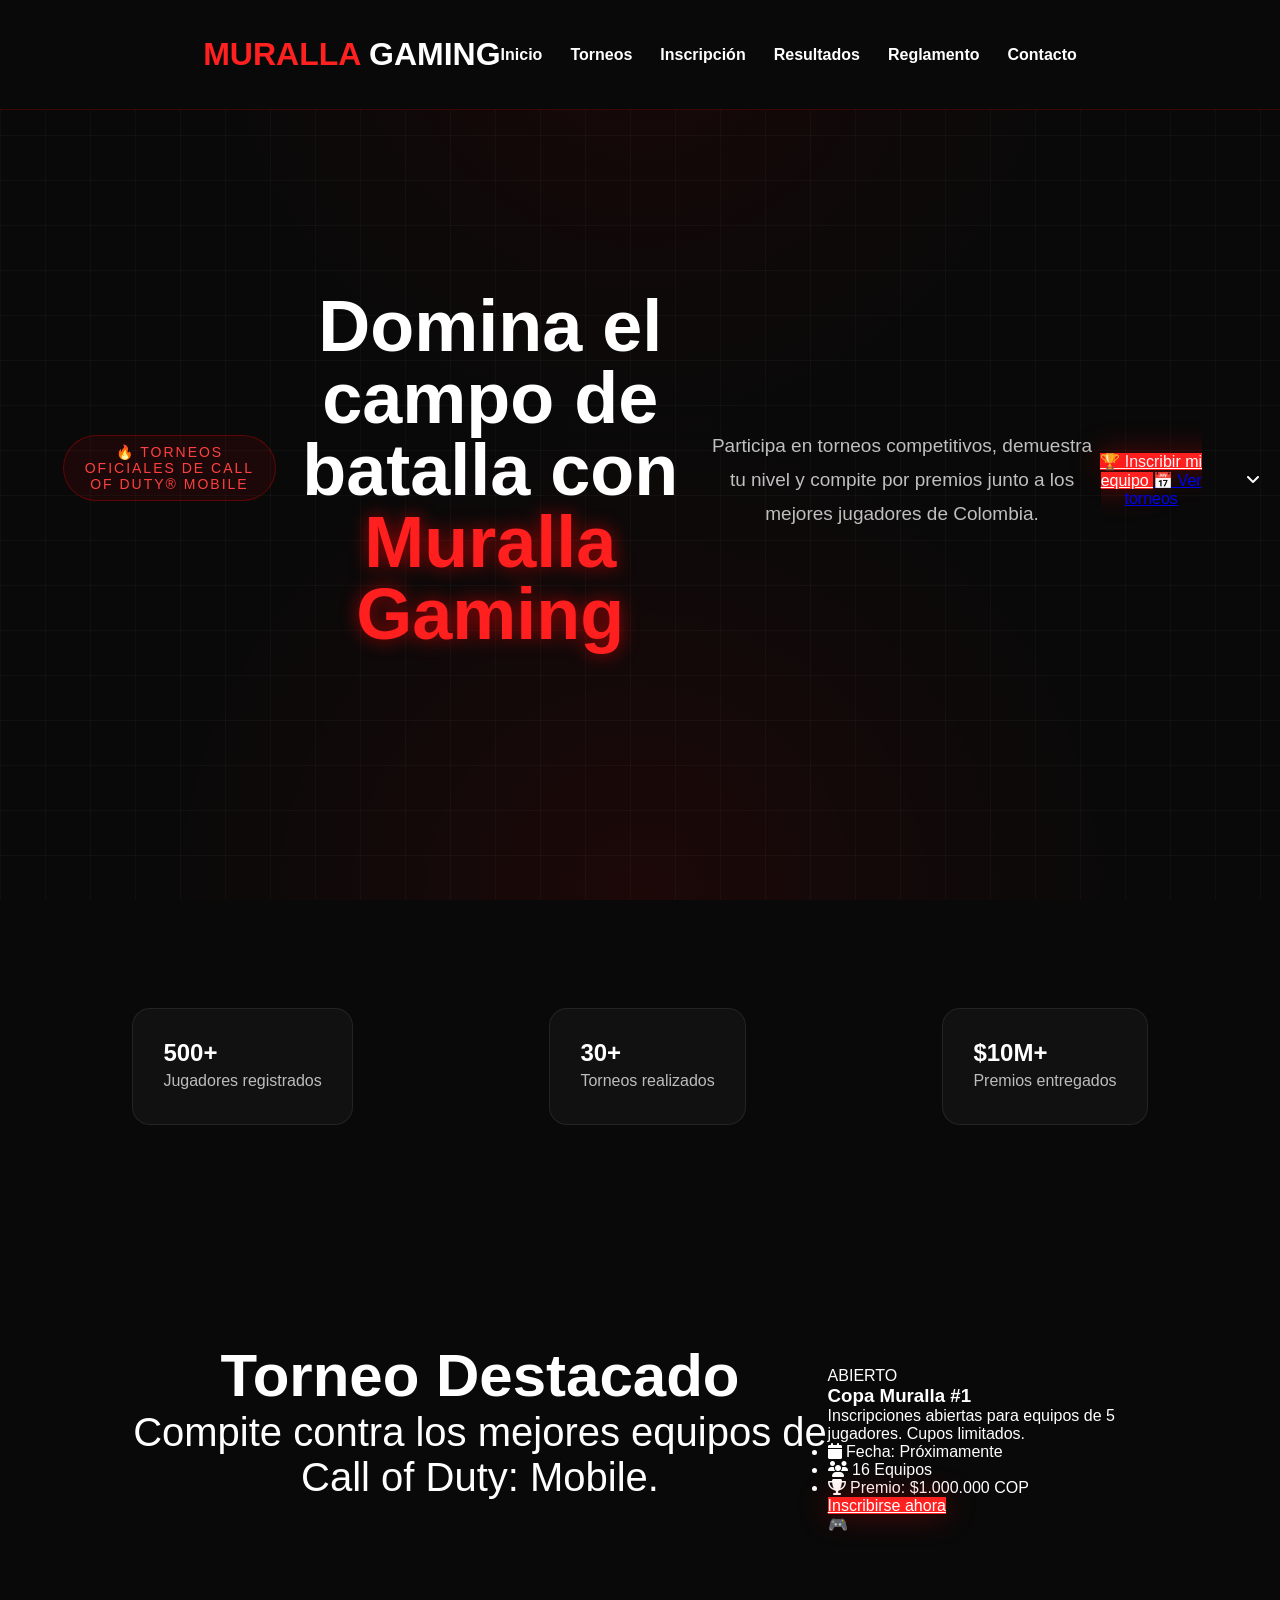
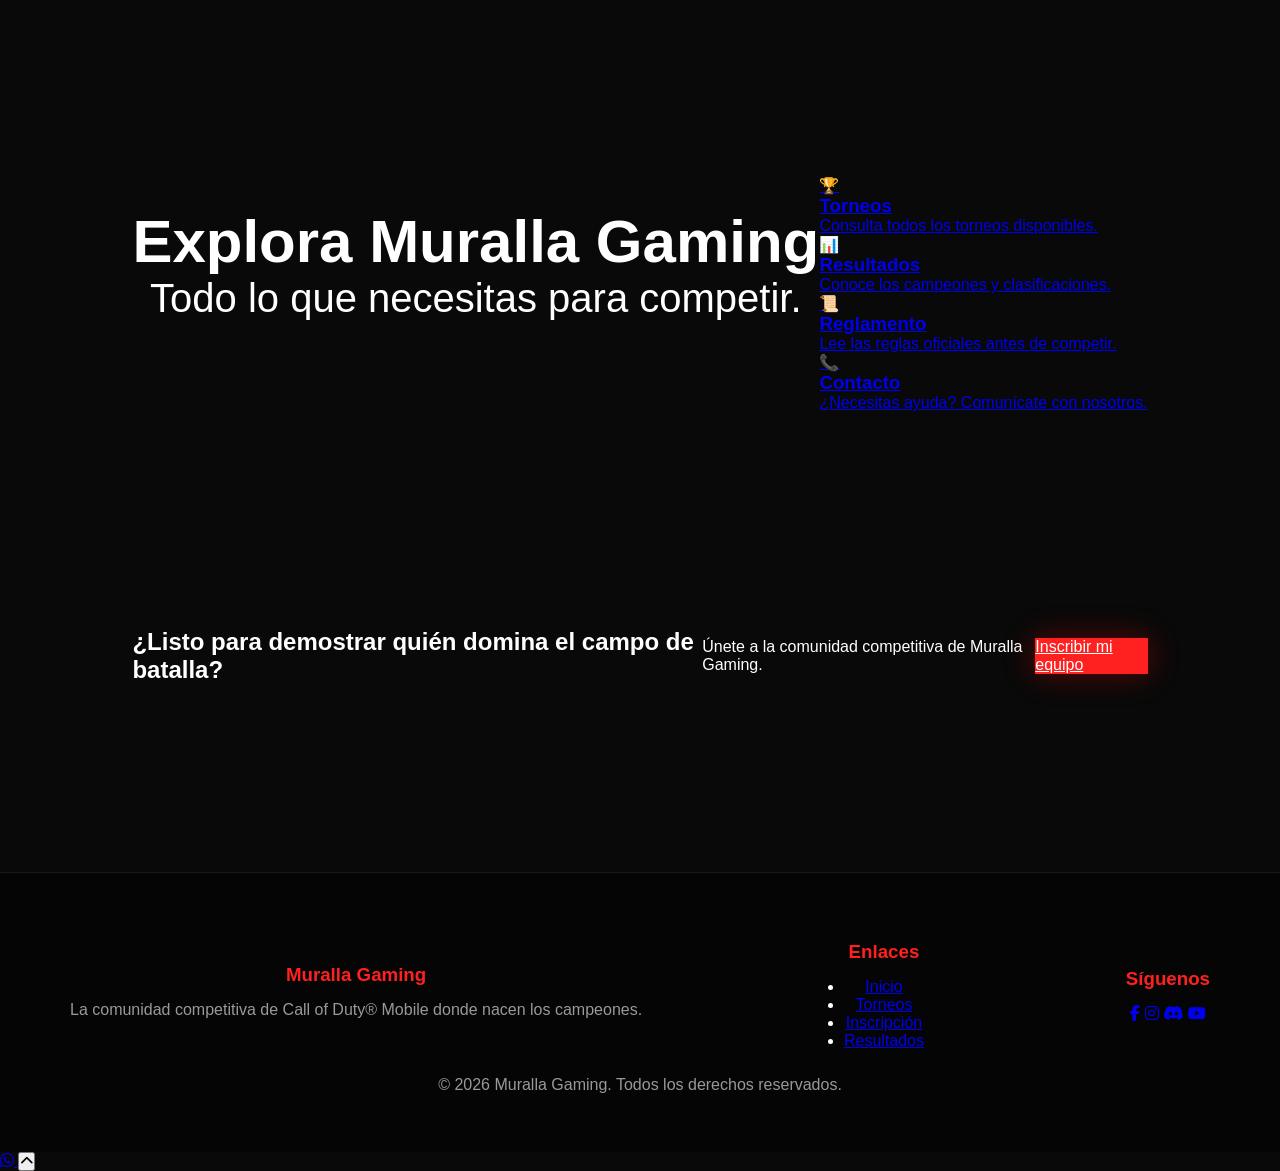
==== commit 49508f4b: "Update index.html" ====
--- a/index.html
+++ b/index.html
@@ -18,7 +18,14 @@
 </head>
 
 <body>
-
+<script>
+const menuBtn = document.querySelector(".mobile-menu");
+const menu = document.querySelector("#menu");
+
+menuBtn.addEventListener("click", () => {
+    menu.classList.toggle("active");
+});
+</script>
 <div class="background-glow"></div>
 
 <header id="header">
--- a/style.css
+++ b/style.css
@@ -344,3 +344,97 @@
         font-size:30px;
     }
   }
+/* ===== MENÚ ===== */
+
+header{
+    position:fixed;
+    top:0;
+    left:0;
+    width:100%;
+    z-index:1000;
+    background:rgba(10,10,10,.95);
+    backdrop-filter:blur(10px);
+    border-bottom:1px solid rgba(255,0,0,.2);
+}
+
+.container{
+    max-width:1200px;
+    margin:auto;
+    padding:18px 30px;
+    display:flex;
+    justify-content:space-between;
+    align-items:center;
+}
+
+.logo{
+    text-decoration:none;
+    font-size:2rem;
+    font-weight:700;
+}
+
+.logo span{
+    color:#ff2020;
+}
+
+#menu{
+    display:flex;
+    gap:28px;
+}
+
+#menu a{
+    color:#fff;
+    text-decoration:none;
+    font-weight:600;
+    transition:.3s;
+    position:relative;
+}
+
+#menu a:hover{
+    color:#ff2020;
+}
+
+#menu a::after{
+    content:"";
+    position:absolute;
+    left:0;
+    bottom:-6px;
+    width:0;
+    height:2px;
+    background:#ff2020;
+    transition:.3s;
+}
+
+#menu a:hover::after{
+    width:100%;
+}
+
+.mobile-menu{
+    display:none;
+    color:#fff;
+    font-size:30px;
+    cursor:pointer;
+}
+/* ===== RESPONSIVE ===== */
+
+@media (max-width:768px){
+
+    #menu{
+        display:none;
+        flex-direction:column;
+        position:absolute;
+        top:80px;
+        left:0;
+        width:100%;
+        background:#111;
+        padding:20px 0;
+        text-align:center;
+    }
+
+    #menu.active{
+        display:flex;
+    }
+
+    .mobile-menu{
+        display:block;
+    }
+       }
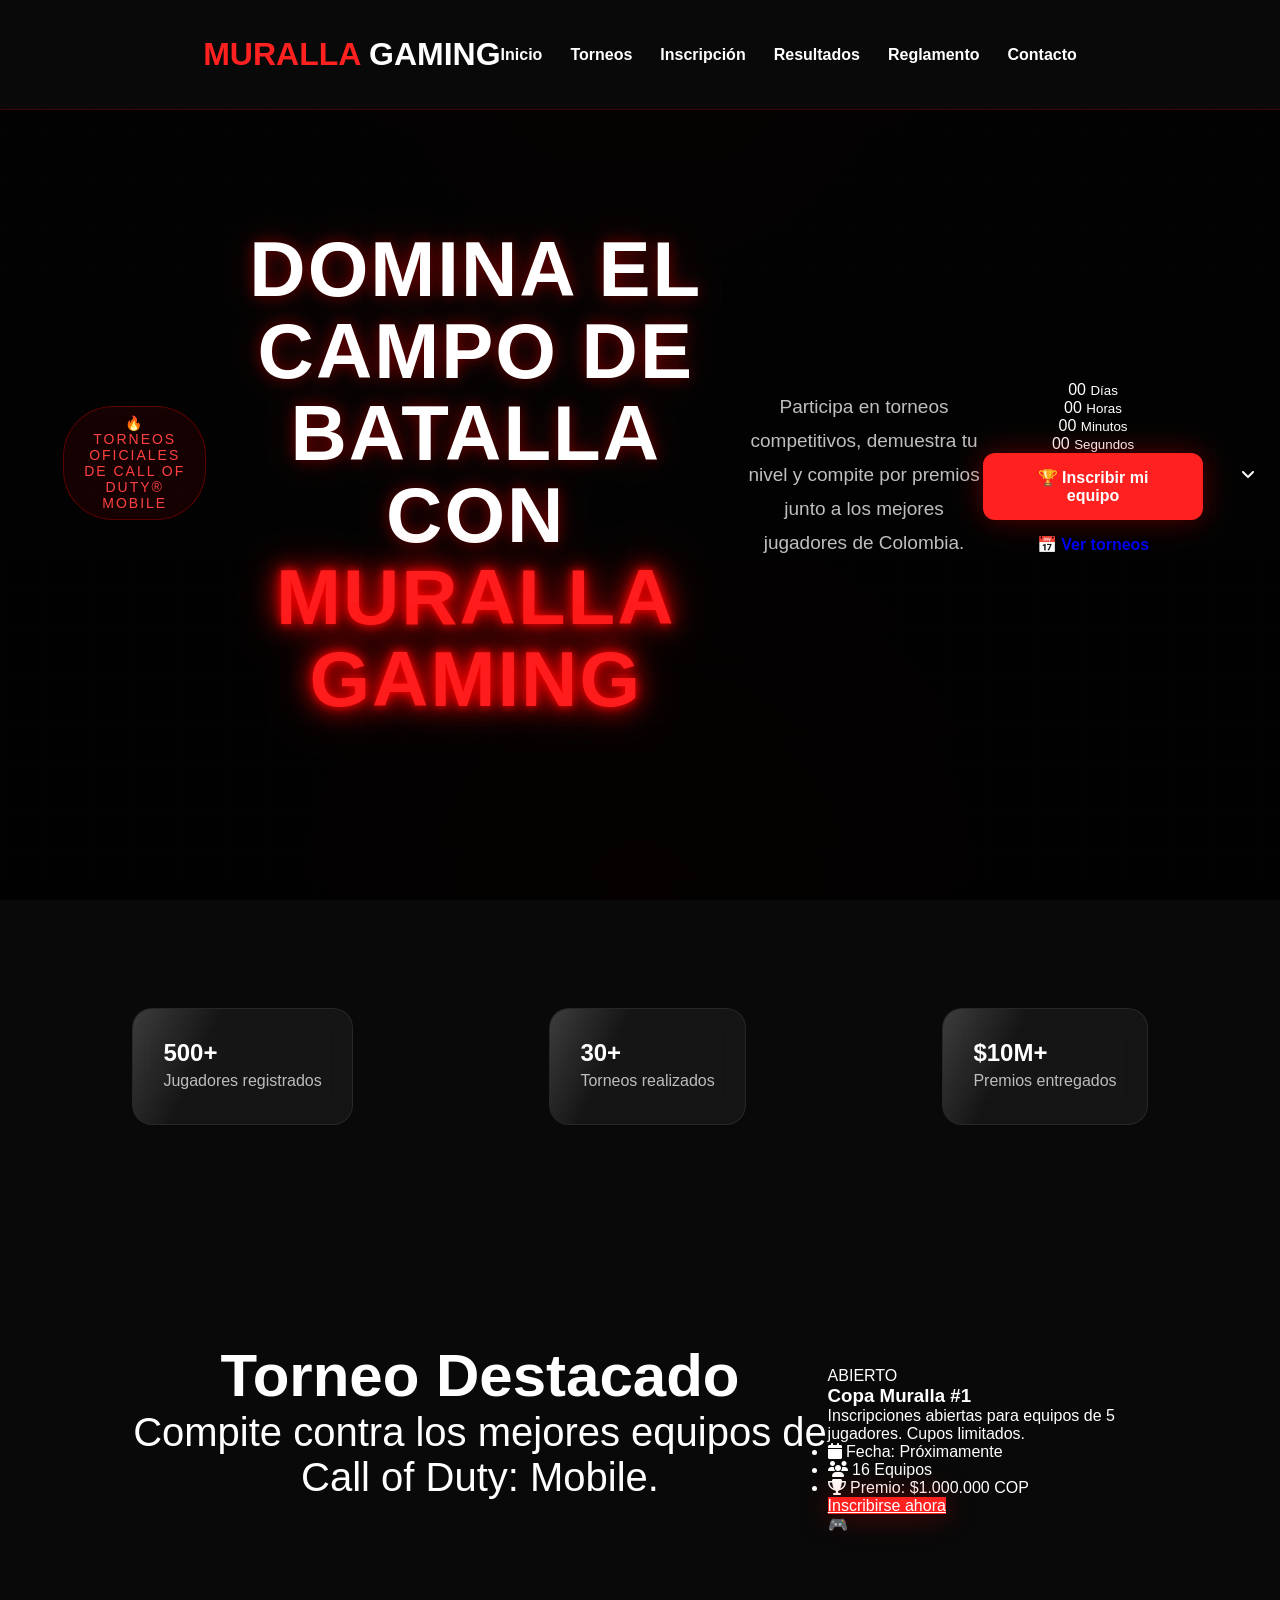
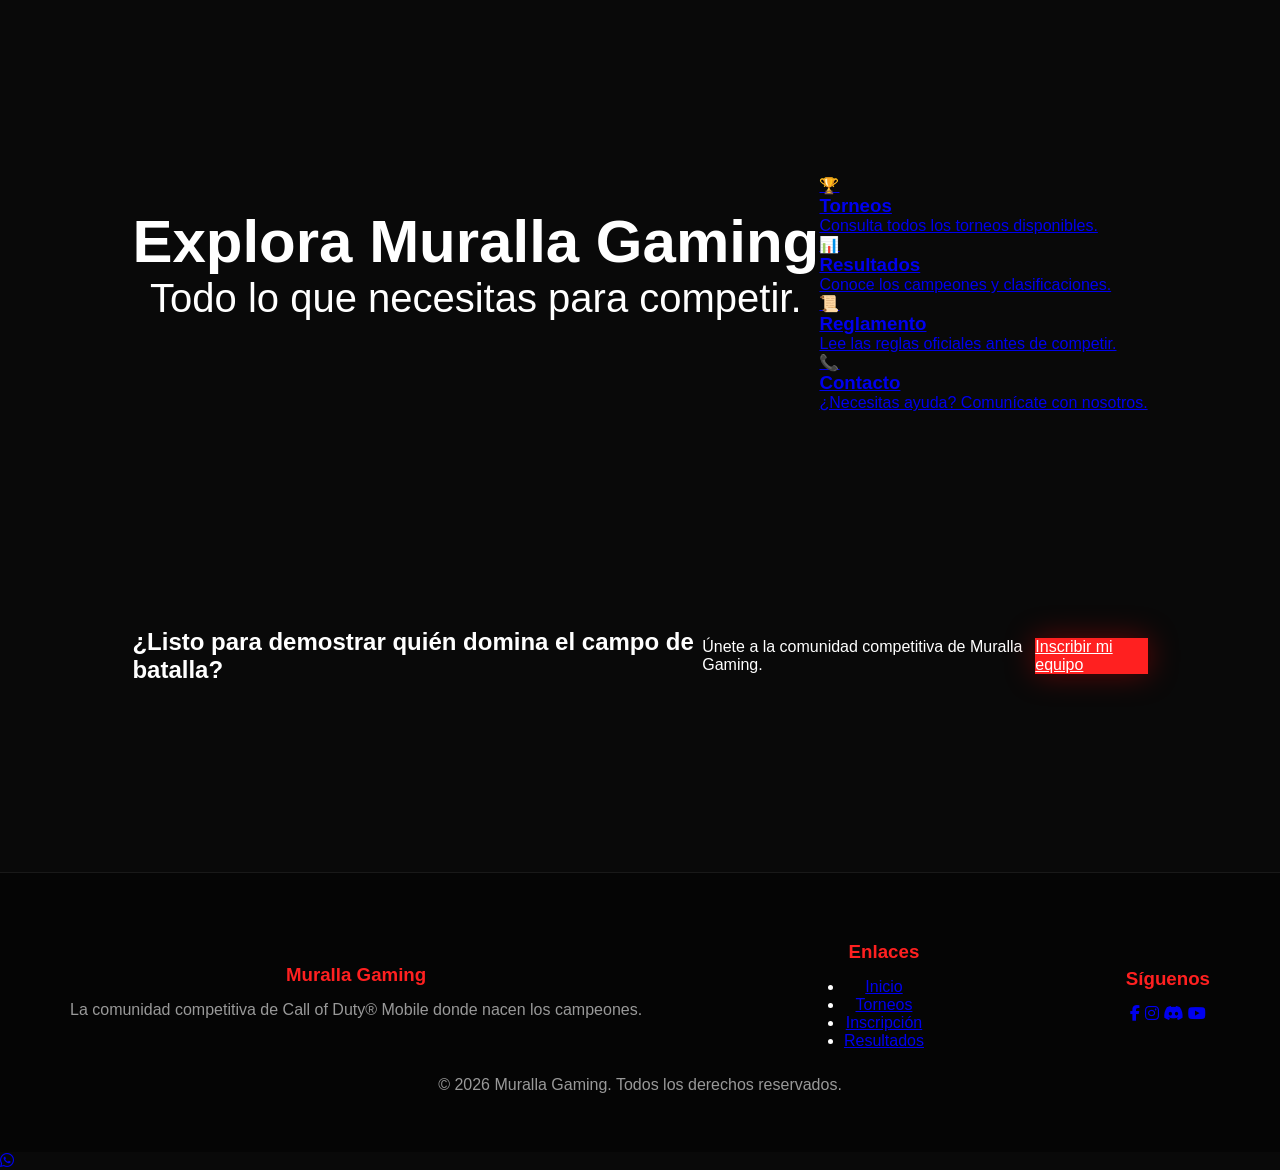
==== commit 6c74d51f: "Update index.html" ====
--- a/index.html
+++ b/index.html
@@ -89,7 +89,29 @@
 </p>
 
 <div class="hero-buttons">
-
+<div class="countdown">
+
+    <div class="time-box">
+        <span id="days">00</span>
+        <small>Días</small>
+    </div>
+
+    <div class="time-box">
+        <span id="hours">00</span>
+        <small>Horas</small>
+    </div>
+
+    <div class="time-box">
+        <span id="minutes">00</span>
+        <small>Minutos</small>
+    </div>
+
+    <div class="time-box">
+        <span id="seconds">00</span>
+        <small>Segundos</small>
+    </div>
+
+</div>
 <a href="inscripcion.html" class="btn-primary">
 
 🏆 Inscribir mi equipo
--- a/style.css
+++ b/style.css
@@ -109,13 +109,22 @@
 ==========================*/
 
 .hero{
+    position:relative;
     min-height:100vh;
     display:flex;
     align-items:center;
     justify-content:center;
     text-align:center;
-    padding:140px 20px 80px;
-    position:relative;
+    padding:140px 25px 90px;
+    overflow:hidden;
+
+    background:
+    linear-gradient(rgba(0,0,0,.72),rgba(0,0,0,.82)),
+    url("img/hero.jpg");
+
+    background-size:cover;
+    background-position:center;
+    background-attachment:fixed;
 }
 
 .hero-content{
@@ -137,15 +146,22 @@
 
 .hero h1{
     font-family:'Orbitron',sans-serif;
-    font-size:72px;
-    line-height:1;
-    margin-bottom:20px;
+    font-size:78px;
+    font-weight:900;
+    text-transform:uppercase;
+    letter-spacing:2px;
+    line-height:1.05;
+    text-shadow:
+        0 0 15px rgba(255,0,0,.4),
+        0 0 40px rgba(255,0,0,.2);
 }
 
 .hero h1 span{
-    display:block;
-    color:#ff1f1f;
-    text-shadow:0 0 18px rgba(255,0,0,.6);
+    color:#ff1c1c;
+    text-shadow:
+        0 0 10px #ff0000,
+        0 0 25px #ff0000,
+        0 0 45px rgba(255,0,0,.6);
 }
 
 .hero p{
@@ -166,12 +182,16 @@
     flex-wrap:wrap;
 }
 
-.btn{
+.hero-buttons a{
+    display:inline-flex;
+    align-items:center;
+    justify-content:center;
+    padding:15px 28px;
+    border-radius:12px;
     text-decoration:none;
-    padding:16px 34px;
-    border-radius:60px;
-    font-weight:700;
+    font-weight:600;
     transition:.35s;
+    min-width:220px;
 }
 
 .btn-primary{
@@ -239,24 +259,36 @@
 }
 
 .card{
-    background:#111;
+    position:relative;
+    background:rgba(255,255,255,.05);
+    backdrop-filter:blur(15px);
     border:1px solid rgba(255,255,255,.08);
-    border-radius:18px;
+    border-radius:20px;
     padding:30px;
-    transition:.4s;
     overflow:hidden;
-    position:relative;
+    transition:.45s;
+    cursor:pointer;
 }
 
 .card::before{
     content:"";
     position:absolute;
-    top:0;
-    left:-100%;
-    width:100%;
-    height:4px;
-    background:#ff2020;
-    transition:.5s;
+    top:-120%;
+    left:-50%;
+    width:80%;
+    height:300%;
+    background:linear-gradient(
+        90deg,
+        transparent,
+        rgba(255,255,255,.18),
+        transparent
+    );
+    transform:rotate(25deg);
+    transition:.8s;
+}
+
+.card:hover::before{
+    left:150%;
 }
 
 .card:hover::before{
@@ -264,9 +296,11 @@
 }
 
 .card:hover{
-    transform:translateY(-12px);
-    border-color:#ff2020;
-    box-shadow:0 15px 40px rgba(255,0,0,.25);
+    transform:translateY(-12px) scale(1.02);
+    border-color:#ff2b2b;
+    box-shadow:
+    0 0 20px rgba(255,40,40,.35),
+    0 0 60px rgba(255,40,40,.18);
 }
 
 .card i{
@@ -438,3 +472,113 @@
         display:block;
     }
        }
+/* ===== AJUSTES PARA CELULARES ===== */
+
+@media (max-width: 768px){
+
+.hero-content,
+.featured-content,
+.footer-content,
+.info-grid{
+    display:flex;
+    flex-direction:column;
+    align-items:center;
+    text-align:center;
+    gap:30px;
+.hero::before{
+    content:"";
+    position:absolute;
+    width:650px;
+    height:650px;
+    border-radius:50%;
+    background:rgba(255,20,20,.18);
+    filter:blur(130px);
+    animation:pulseGlow 6s infinite alternate;
+}
+
+.
+
+.hero p{
+    font-size:20px;
+    max-width:90%;
+}
+
+..hero-buttons{
+    display:flex;
+    justify-content:center;
+    align-items:center;
+    gap:20px;
+    flex-wrap:wrap;
+    margin-top:40px;
+}
+
+.hero-buttons a{
+    width:90%;
+    text-align:center;
+}
+
+section{
+    padding:80px 20px;
+}
+
+img{
+    max-width:100%;
+}
+}
+@keyframes pulseGlow{
+
+0%{
+transform:scale(1);
+opacity:.4;
+}
+
+100%{
+transform:scale(1.35);
+opacity:.9;
+}
+
+}
+/*==========================
+ANIMACIONES
+==========================*/
+
+.card,
+.featured,
+.stats,
+.cta{
+    opacity:0;
+    transform:translateY(60px);
+    transition:1s;
+}
+
+.mostrar{
+    opacity:1;
+    transform:translateY(0);
+}
+
+/* Botón subir */
+
+#topBtn{
+    position:fixed;
+    right:25px;
+    bottom:25px;
+    width:55px;
+    height:55px;
+    border:none;
+    border-radius:50%;
+    background:#ff2020;
+    color:white;
+    display:none;
+    justify-content:center;
+    align-items:center;
+    cursor:pointer;
+    font-size:22px;
+    box-shadow:0 0 25px rgba(255,0,0,.5);
+    transition:.35s;
+    z-index:999;
+}
+
+#topBtn:hover{
+    transform:scale(1.1);
+    box-shadow:0 0 40px rgba(255,0,0,.8);
+}
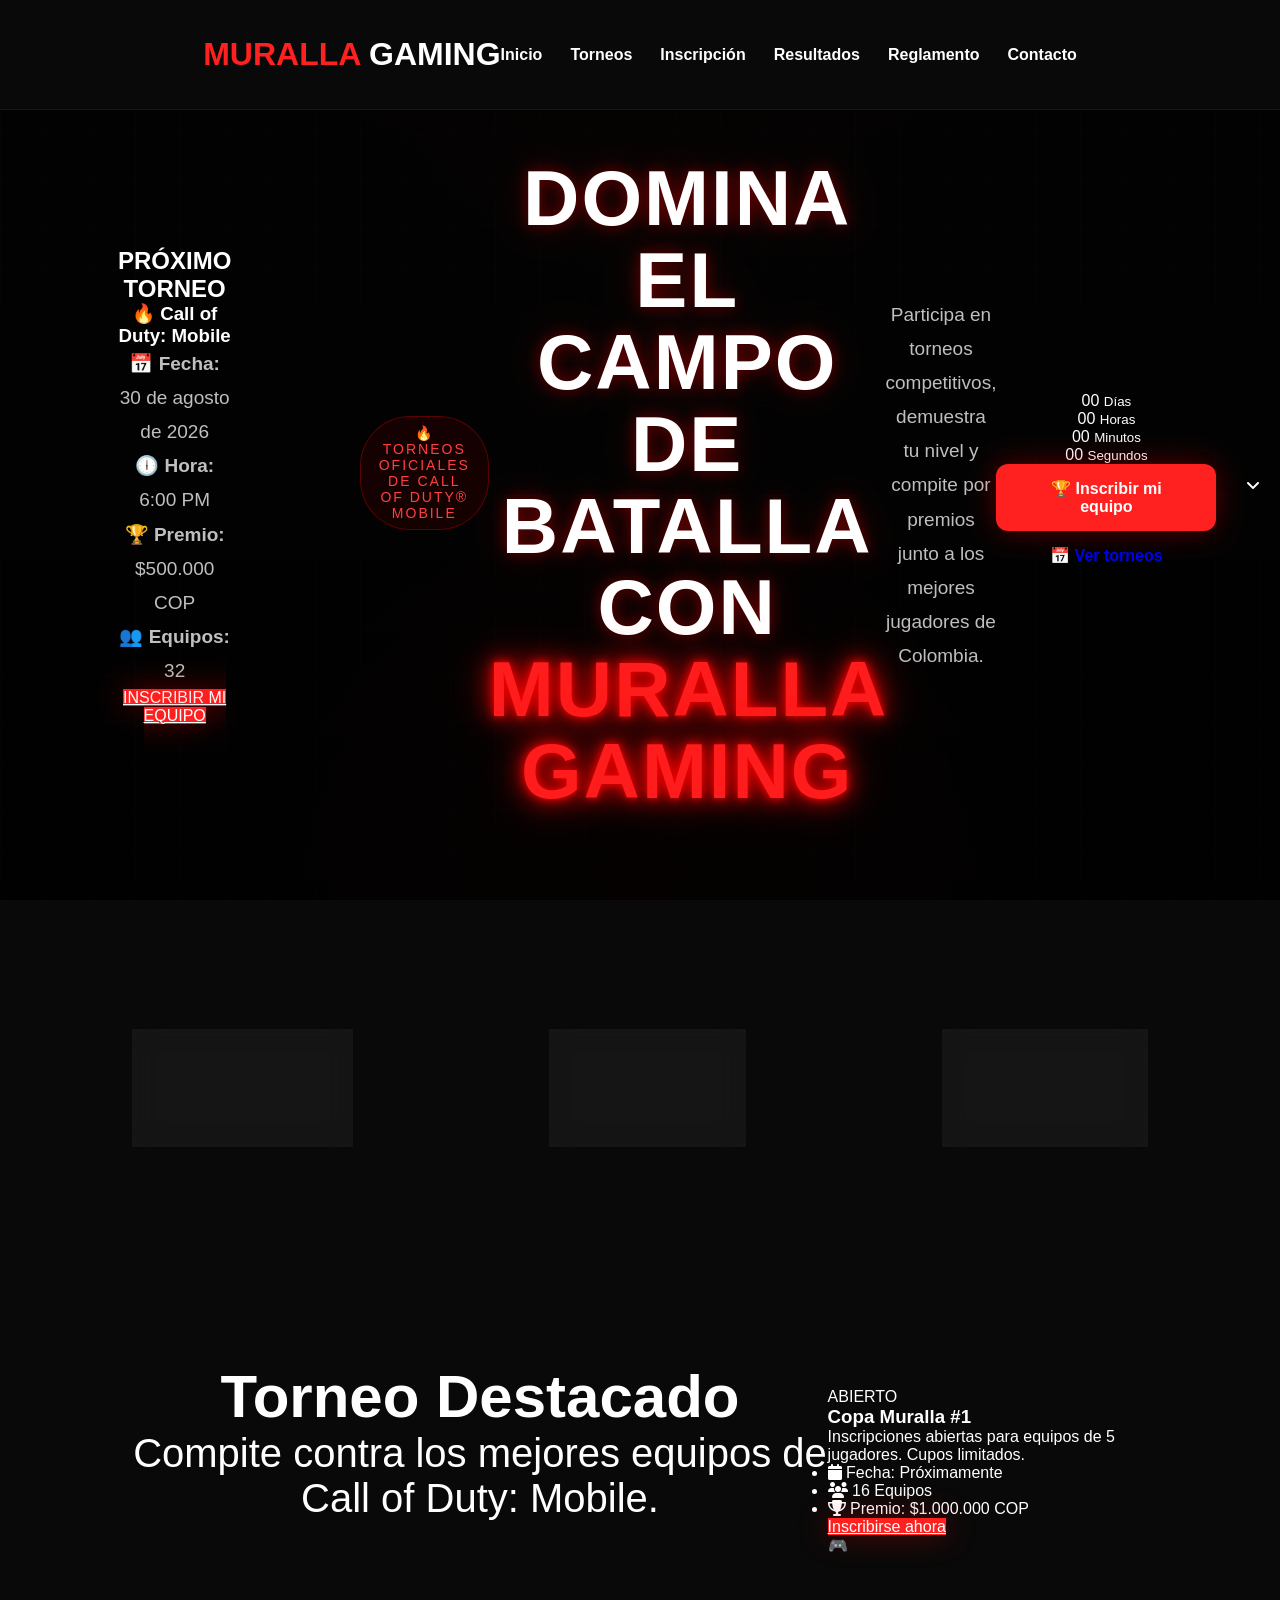
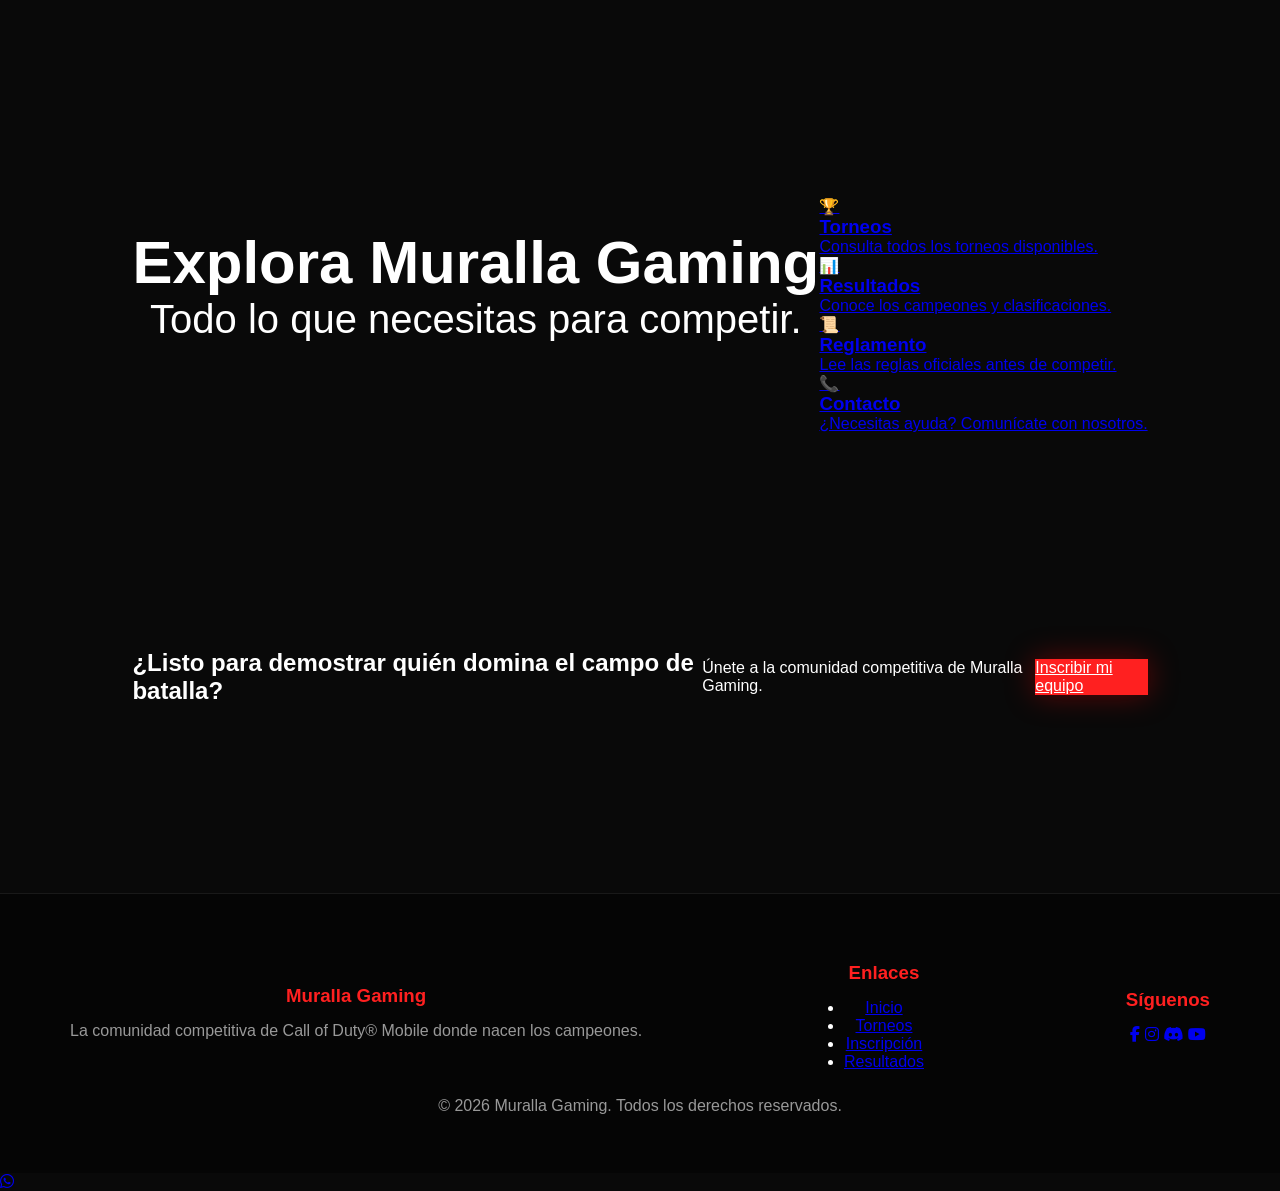
==== commit 941055a1: "Update index.html" ====
--- a/index.html
+++ b/index.html
@@ -63,7 +63,37 @@
 </header>
 
 <section class="hero">
-
+<section class="next-tournament">
+
+    <h2>PRÓXIMO <span>TORNEO</span></h2>
+
+    <div class="tournament-card">
+
+        <div class="left">
+
+            <h3>🔥 Call of Duty: Mobile</h3>
+
+            <p><strong>📅 Fecha:</strong> 30 de agosto de 2026</p>
+
+            <p><strong>🕕 Hora:</strong> 6:00 PM</p>
+
+            <p><strong>🏆 Premio:</strong> $500.000 COP</p>
+
+            <p><strong>👥 Equipos:</strong> 32</p>
+
+        </div>
+
+        <div class="right">
+
+            <a href="inscripcion.html" class="btn-primary">
+                INSCRIBIR MI EQUIPO
+            </a>
+
+        </div>
+
+    </div>
+
+</section>
 <div class="hero-overlay"></div>
 
 <div class="container hero-content">
--- a/style.css
+++ b/style.css
@@ -582,3 +582,46 @@
     transform:scale(1.1);
     box-shadow:0 0 40px rgba(255,0,0,.8);
 }
+/*==========================
+COUNTDOWN
+==========================*/
+
+.countdown{
+    margin-top:50px;
+    display:flex;
+    justify-content:center;
+    gap:18px;
+    flex-wrap:wrap;
+}
+
+.time-box{
+    width:95px;
+    height:95px;
+    border-radius:18px;
+    background:rgba(255,255,255,.08);
+    backdrop-filter:blur(12px);
+    border:1px solid rgba(255,0,0,.25);
+    display:flex;
+    flex-direction:column;
+    justify-content:center;
+    align-items:center;
+    transition:.35s;
+}
+
+.time-box:hover{
+    transform:translateY(-6px);
+    box-shadow:0 0 25px rgba(255,0,0,.45);
+}
+
+.time-box span{
+    font-size:34px;
+    font-weight:700;
+    color:#ff2d2d;
+    font-family:'Orbitron',sans-serif;
+}
+
+.time-box small{
+    margin-top:6px;
+    color:#ddd;
+    font-size:13px;
+}
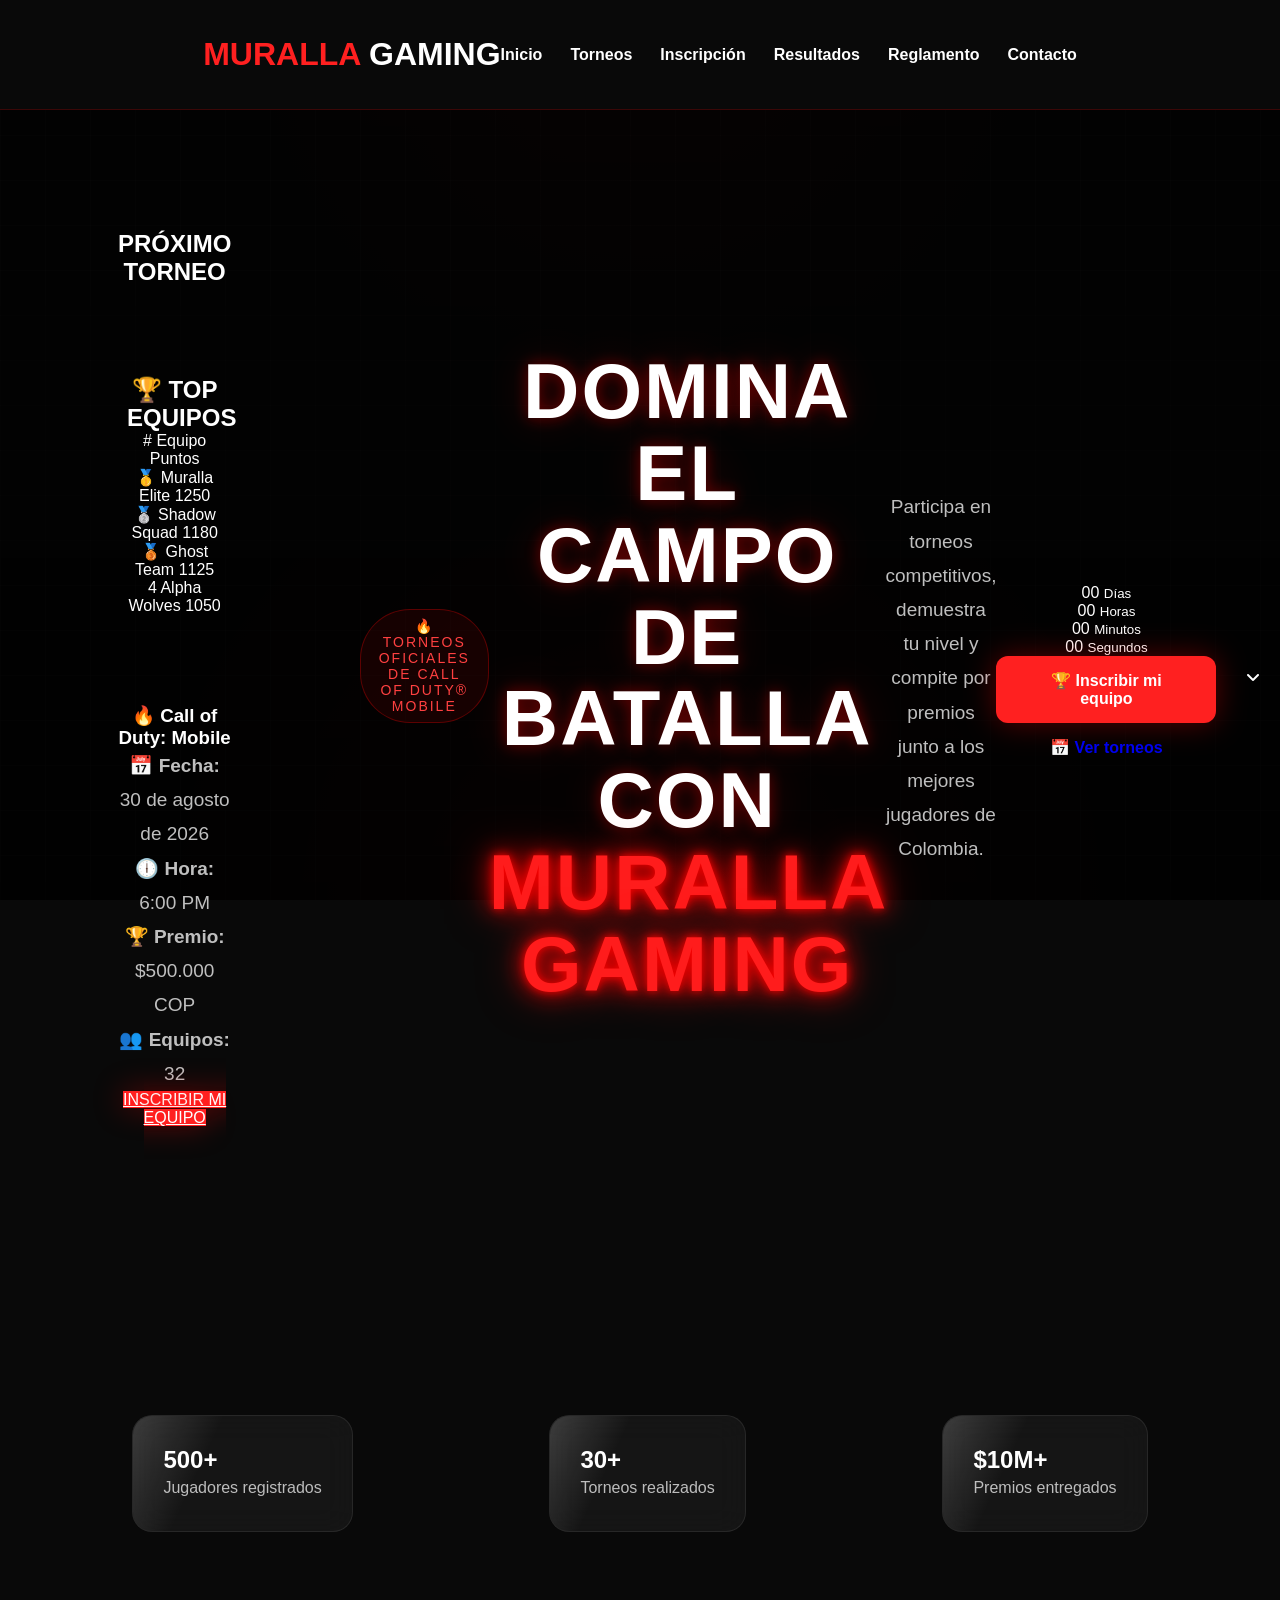
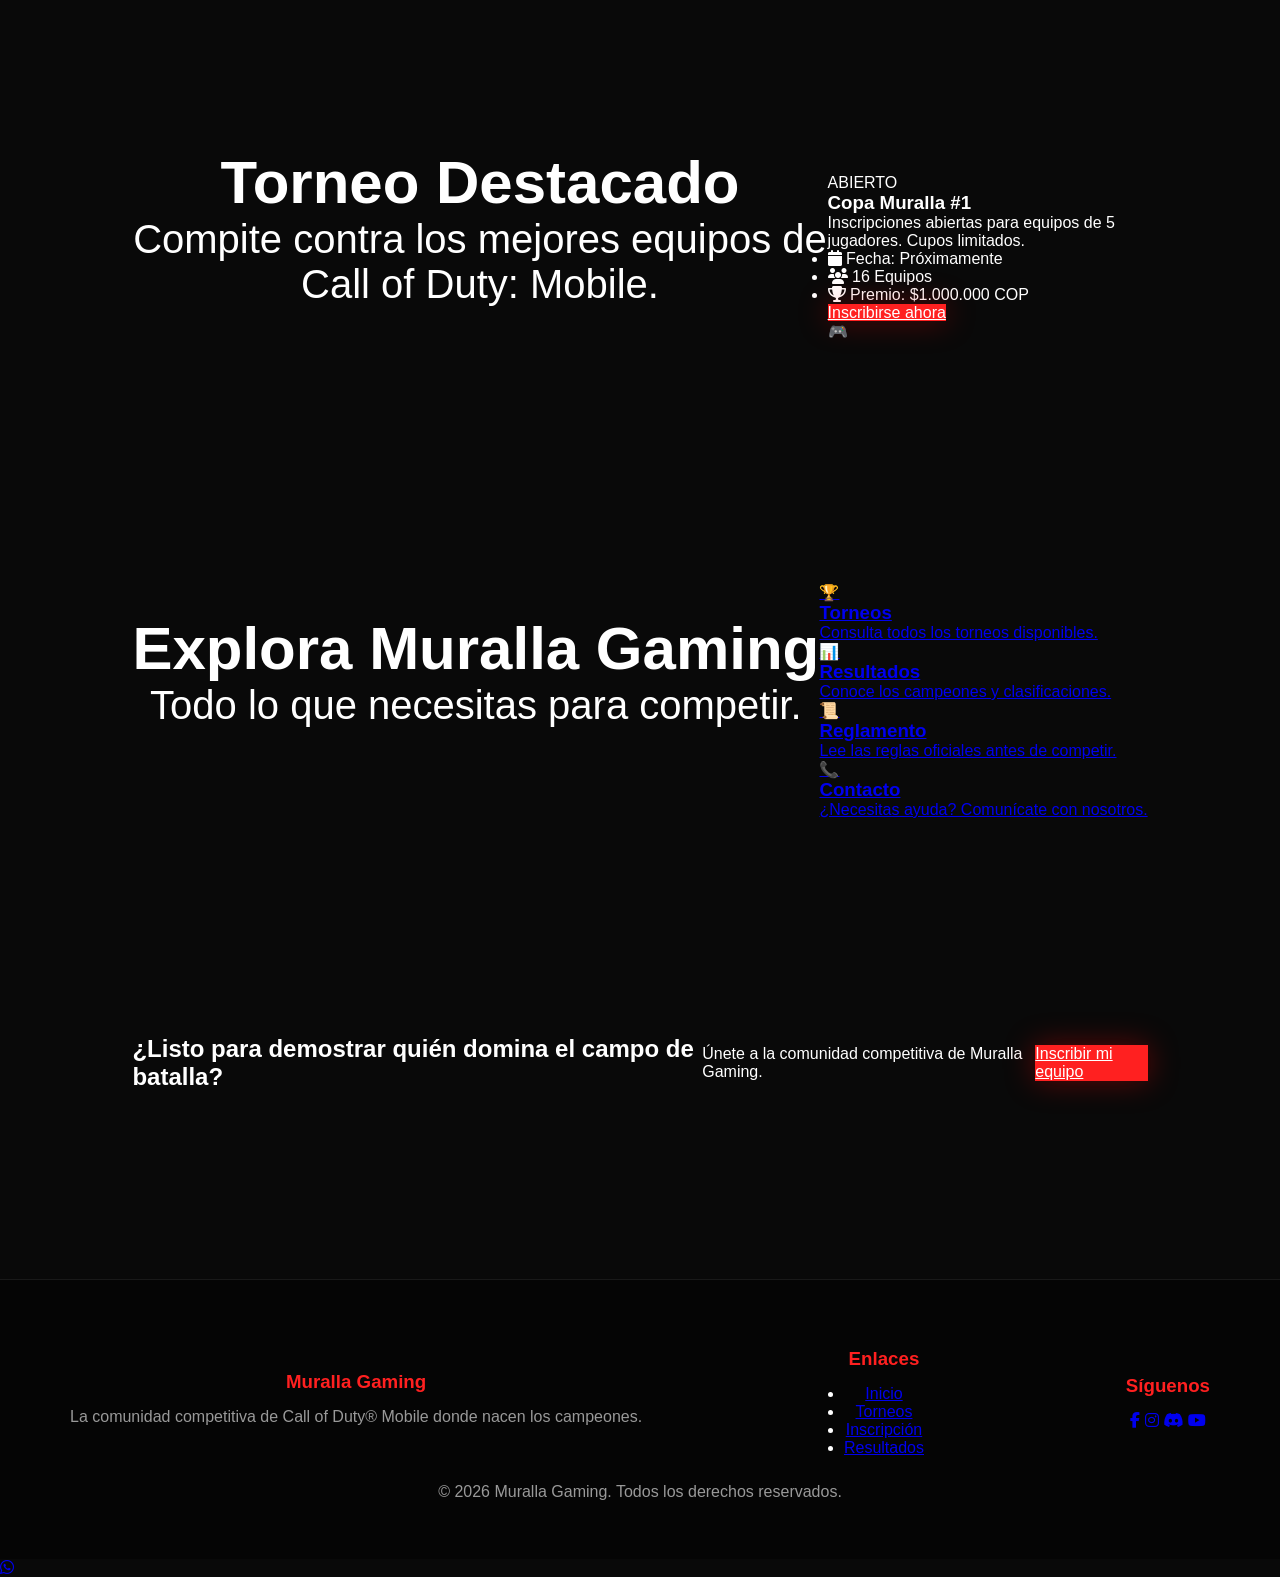
==== commit 9f030c0a: "Update index.html" ====
--- a/index.html
+++ b/index.html
@@ -66,7 +66,45 @@
 <section class="next-tournament">
 
     <h2>PRÓXIMO <span>TORNEO</span></h2>
-
+<section class="ranking">
+
+    <h2>🏆 TOP EQUIPOS</h2>
+
+    <div class="ranking-table">
+
+        <div class="ranking-header">
+            <span>#</span>
+            <span>Equipo</span>
+            <span>Puntos</span>
+        </div>
+
+        <div class="ranking-row champion">
+            <span>🥇</span>
+            <span>Muralla Elite</span>
+            <span>1250</span>
+        </div>
+
+        <div class="ranking-row">
+            <span>🥈</span>
+            <span>Shadow Squad</span>
+            <span>1180</span>
+        </div>
+
+        <div class="ranking-row">
+            <span>🥉</span>
+            <span>Ghost Team</span>
+            <span>1125</span>
+        </div>
+
+        <div class="ranking-row">
+            <span>4</span>
+            <span>Alpha Wolves</span>
+            <span>1050</span>
+        </div>
+
+    </div>
+
+</section>
     <div class="tournament-card">
 
         <div class="left">
--- a/style.css
+++ b/style.css
@@ -625,3 +625,66 @@
     color:#ddd;
     font-size:13px;
 }
+/*==========================
+PRÓXIMO TORNEO
+==========================*/
+
+.next-tournament{
+    padding:90px 20px;
+}
+
+.next-tournament h2{
+    text-align:center;
+    margin-bottom:45px;
+    font-size:42px;
+    font-family:'Orbitron',sans-serif;
+}
+
+.next-tournament span{
+    color:#ff2020;
+}
+
+.tournament-card{
+
+    max-width:1100px;
+    margin:auto;
+
+    display:flex;
+    justify-content:space-between;
+    align-items:center;
+    flex-wrap:wrap;
+    gap:30px;
+
+    background:rgba(255,255,255,.05);
+
+    border:1px solid rgba(255,0,0,.18);
+
+    backdrop-filter:blur(12px);
+
+    border-radius:20px;
+
+    padding:40px;
+
+}
+
+.tournament-card h3{
+
+    font-size:32px;
+    margin-bottom:20px;
+
+}
+
+.tournament-card p{
+
+    margin:12px 0;
+    color:#d7d7d7;
+
+}
+
+.right{
+
+    display:flex;
+    justify-content:center;
+    align-items:center;
+
+}
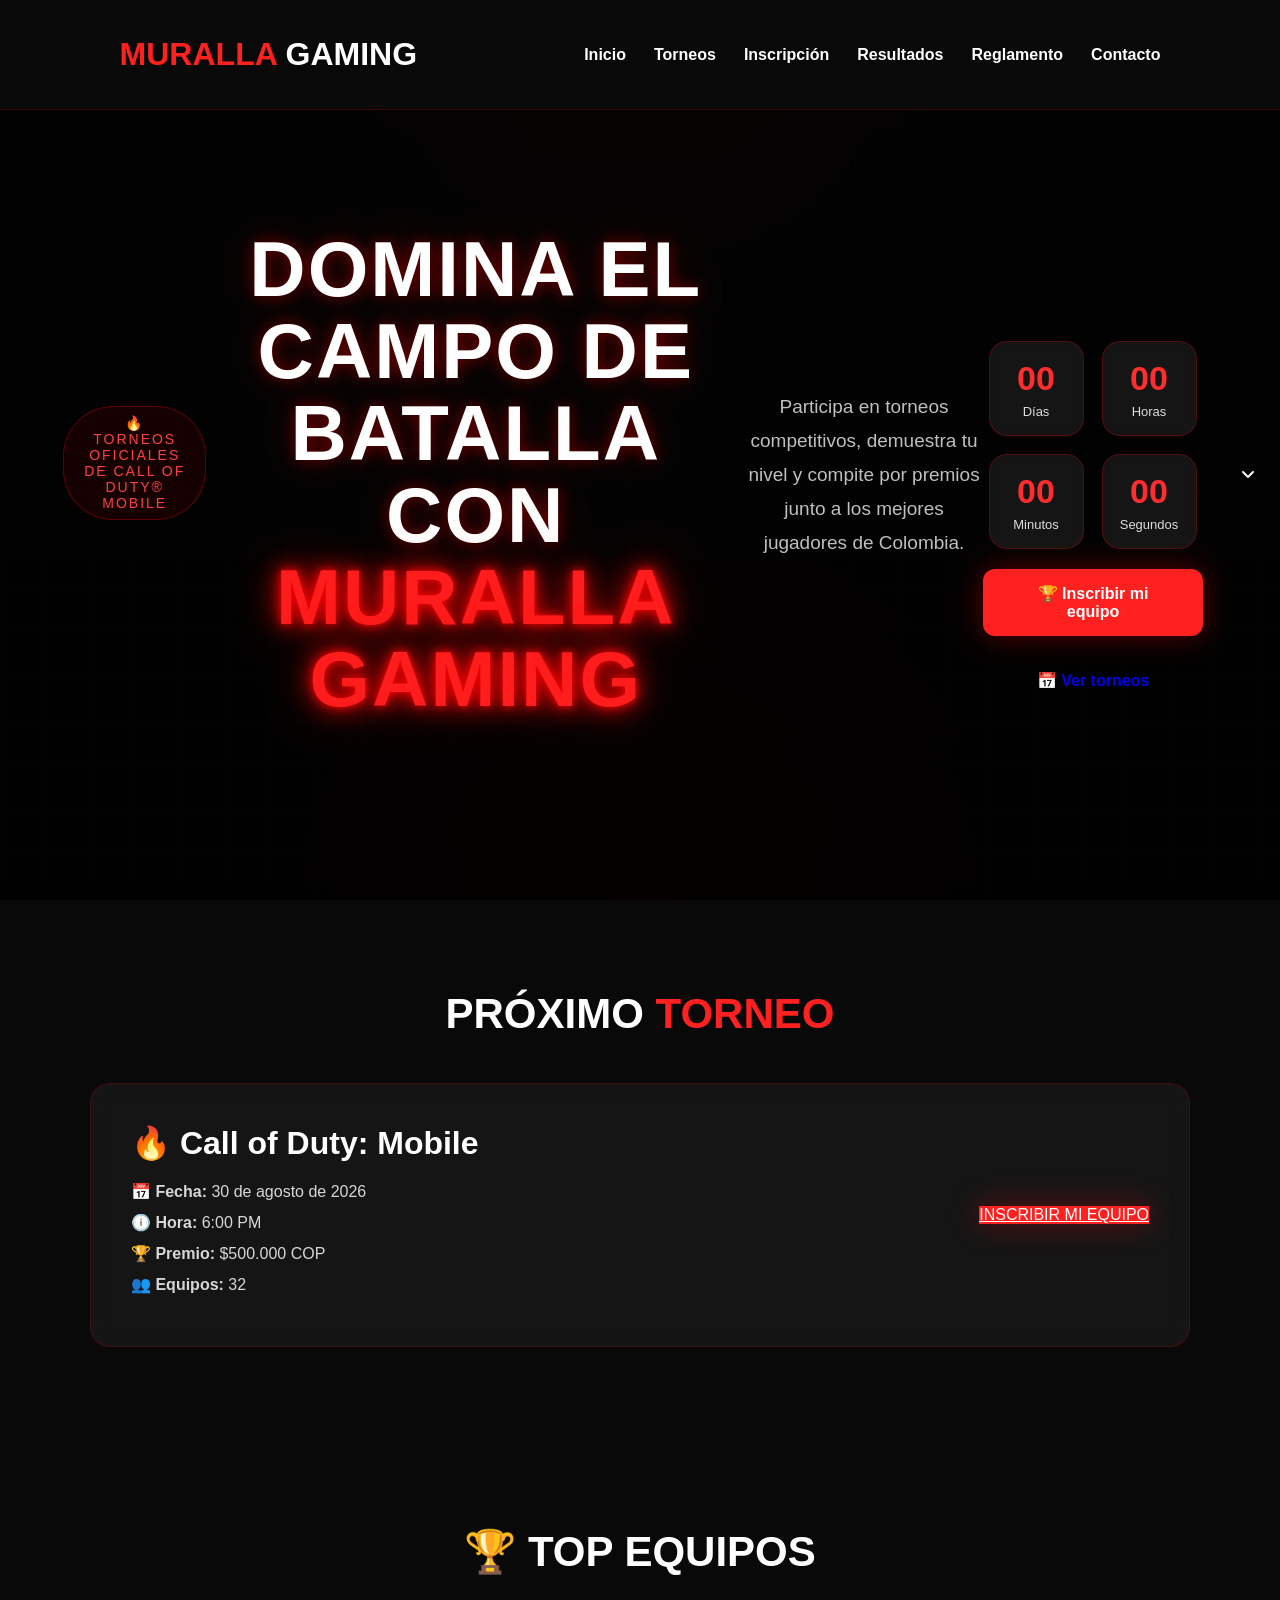
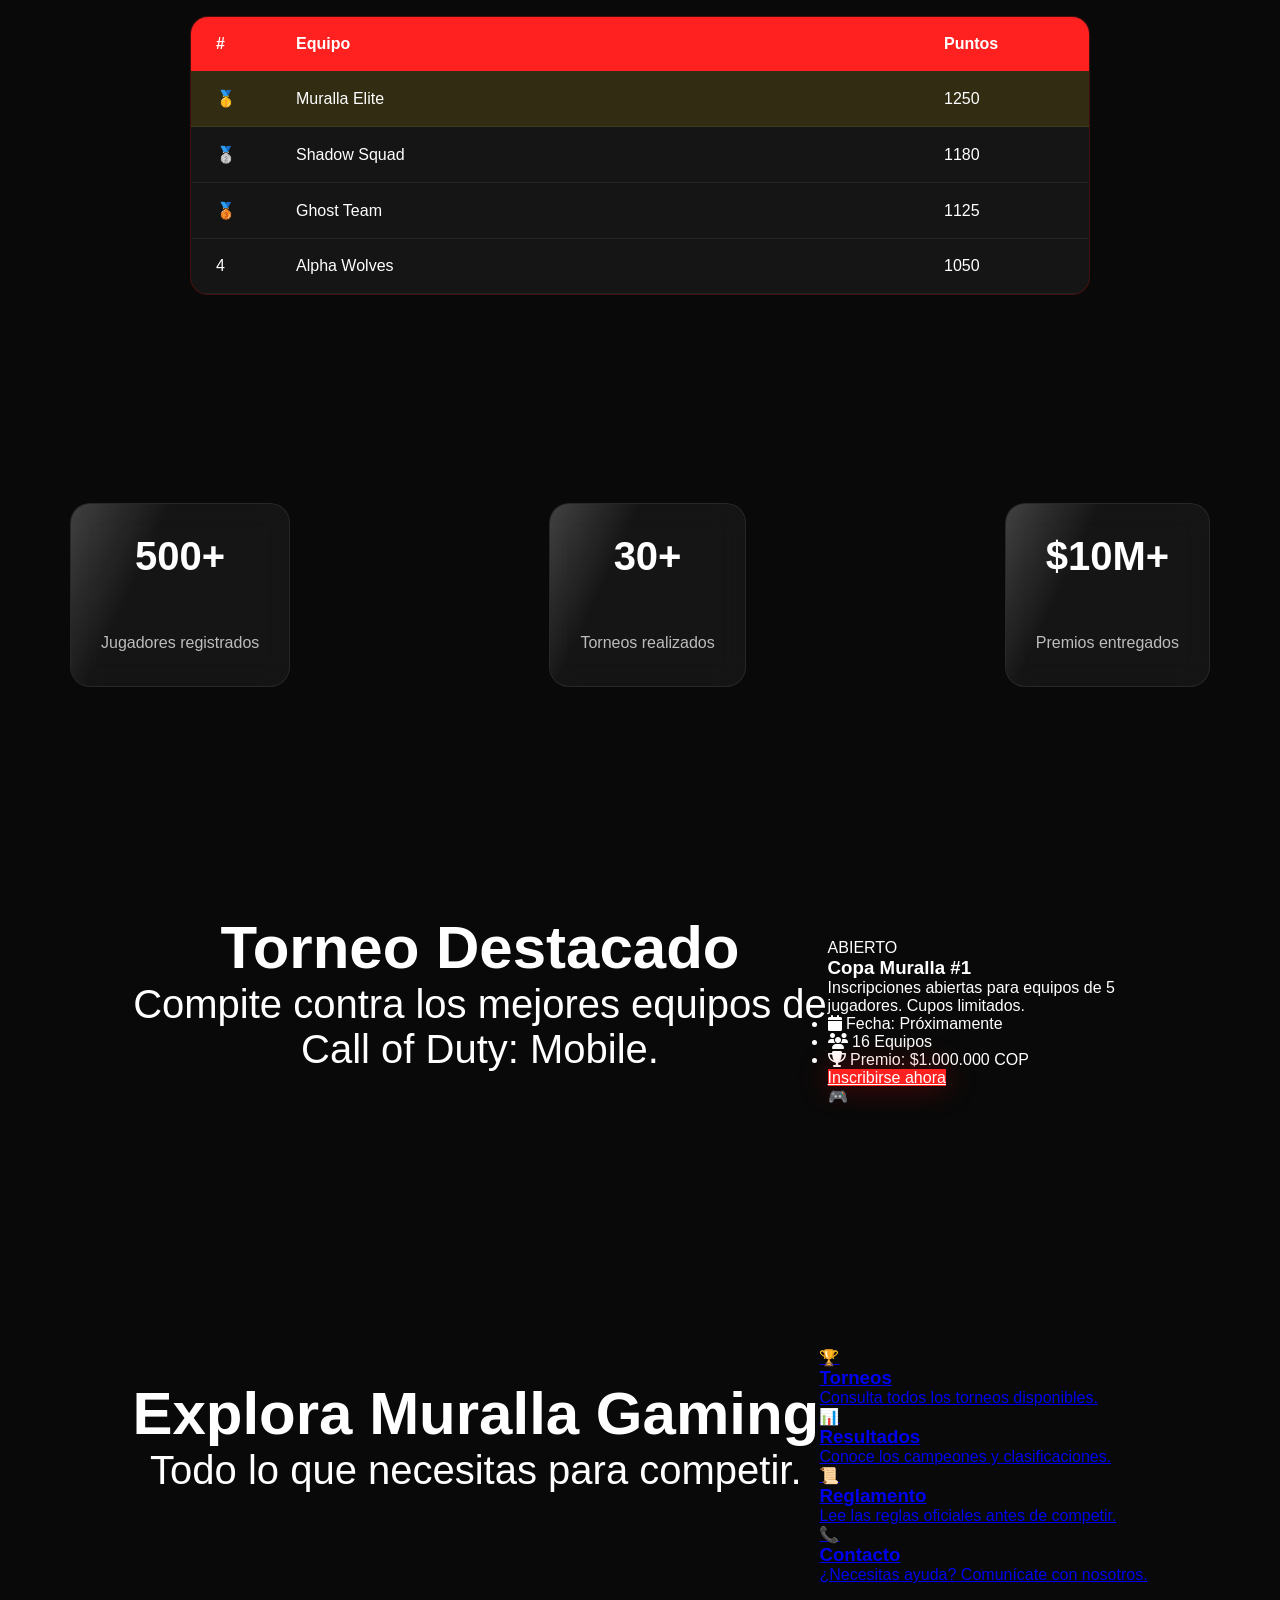
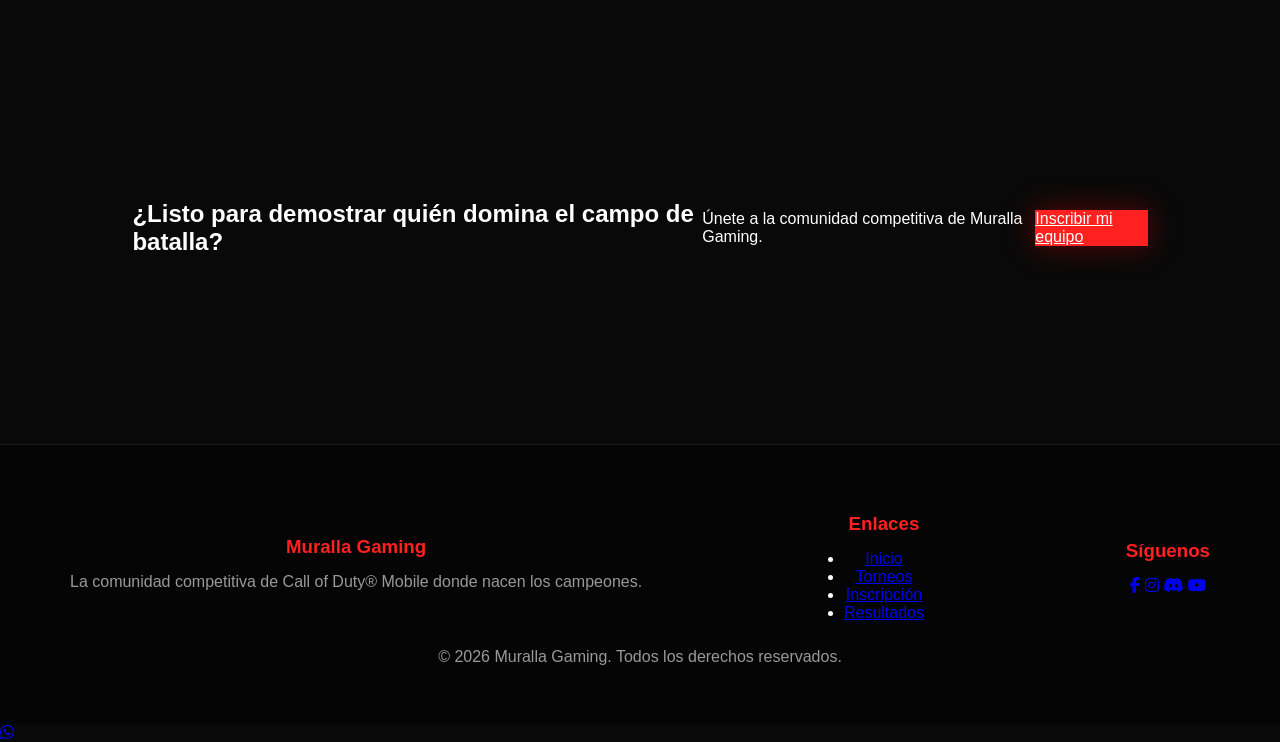
==== commit ff505bec: "Update index.html" ====
--- a/index.html
+++ b/index.html
@@ -62,10 +62,117 @@
 
 </header>
 
+<!-- ===== HERO ===== -->
 <section class="hero">
+
+<div class="hero-overlay"></div>
+
+<div class="container hero-content">
+
+<span class="tag">
+
+🔥 TORNEOS OFICIALES DE CALL OF DUTY® MOBILE
+
+</span>
+
+<h1>
+
+Domina el campo de batalla con
+
+<span>Muralla Gaming</span>
+
+</h1>
+
+<p>
+
+Participa en torneos competitivos, demuestra tu nivel y compite por premios junto a los mejores jugadores de Colombia.
+
+</p>
+
+<div class="hero-buttons">
+<div class="countdown">
+
+    <div class="time-box">
+        <span id="days">00</span>
+        <small>Días</small>
+    </div>
+
+    <div class="time-box">
+        <span id="hours">00</span>
+        <small>Horas</small>
+    </div>
+
+    <div class="time-box">
+        <span id="minutes">00</span>
+        <small>Minutos</small>
+    </div>
+
+    <div class="time-box">
+        <span id="seconds">00</span>
+        <small>Segundos</small>
+    </div>
+
+</div>
+<a href="inscripcion.html" class="btn-primary">
+
+🏆 Inscribir mi equipo
+
+</a>
+
+<a href="torneos.html" class="btn-secondary">
+
+📅 Ver torneos
+
+</a>
+
+</div>
+
+</div>
+
+<div class="hero-scroll">
+
+<i class="fas fa-angle-down"></i>
+
+</div>
+
+</section>
+<!-- ===== FIN HERO ===== -->
+
+<!-- ===== PRÓXIMO TORNEO ===== -->
 <section class="next-tournament">
 
     <h2>PRÓXIMO <span>TORNEO</span></h2>
+
+    <div class="tournament-card">
+
+        <div class="left">
+
+            <h3>🔥 Call of Duty: Mobile</h3>
+
+            <p><strong>📅 Fecha:</strong> 30 de agosto de 2026</p>
+
+            <p><strong>🕕 Hora:</strong> 6:00 PM</p>
+
+            <p><strong>🏆 Premio:</strong> $500.000 COP</p>
+
+            <p><strong>👥 Equipos:</strong> 32</p>
+
+        </div>
+
+        <div class="right">
+
+            <a href="inscripcion.html" class="btn-primary">
+                INSCRIBIR MI EQUIPO
+            </a>
+
+        </div>
+
+    </div>
+
+</section>
+<!-- ===== FIN PRÓXIMO TORNEO ===== -->
+
+<!-- ===== RANKING ===== -->
 <section class="ranking">
 
     <h2>🏆 TOP EQUIPOS</h2>
@@ -105,345 +212,248 @@
     </div>
 
 </section>
-    <div class="tournament-card">
-
-        <div class="left">
-
-            <h3>🔥 Call of Duty: Mobile</h3>
-
-            <p><strong>📅 Fecha:</strong> 30 de agosto de 2026</p>
-
-            <p><strong>🕕 Hora:</strong> 6:00 PM</p>
-
-            <p><strong>🏆 Premio:</strong> $500.000 COP</p>
-
-            <p><strong>👥 Equipos:</strong> 32</p>
-
-        </div>
-
-        <div class="right">
-
-            <a href="inscripcion.html" class="btn-primary">
-                INSCRIBIR MI EQUIPO
-            </a>
-
-        </div>
-
-    </div>
-
-</section>
-<div class="hero-overlay"></div>
-
-<div class="container hero-content">
-
-<span class="tag">
-
-🔥 TORNEOS OFICIALES DE CALL OF DUTY® MOBILE
-
-</span>
-
-<h1>
-
-Domina el campo de batalla con
-
-<span>Muralla Gaming</span>
-
-</h1>
-
-<p>
-
-Participa en torneos competitivos, demuestra tu nivel y compite por premios junto a los mejores jugadores de Colombia.
-
-</p>
-
-<div class="hero-buttons">
-<div class="countdown">
-
-    <div class="time-box">
-        <span id="days">00</span>
-        <small>Días</small>
-    </div>
-
-    <div class="time-box">
-        <span id="hours">00</span>
-        <small>Horas</small>
-    </div>
-
-    <div class="time-box">
-        <span id="minutes">00</span>
-        <small>Minutos</small>
-    </div>
-
-    <div class="time-box">
-        <span id="seconds">00</span>
-        <small>Segundos</small>
-    </div>
-
-</div>
+<!-- ===== FIN RANKING ===== -->
+
+<section class="stats">
+
+<div class="container">
+
+<div class="card">
+
+<h2>500+</h2>
+
+<p>Jugadores registrados</p>
+
+</div>
+
+<div class="card">
+
+<h2>30+</h2>
+
+<p>Torneos realizados</p>
+
+</div>
+
+<div class="card">
+
+<h2>$10M+</h2>
+
+<p>Premios entregados</p>
+
+</div>
+
+</div>
+
+</section>
+<section class="featured">
+
+<div class="container">
+
+<div class="section-title">
+
+<h2>Torneo Destacado</h2>
+
+<p>Compite contra los mejores equipos de Call of Duty: Mobile.</p>
+
+</div>
+
+<div class="featured-card">
+
+<div class="featured-info">
+
+<span class="badge">ABIERTO</span>
+
+<h3>Copa Muralla #1</h3>
+
+<p>
+Inscripciones abiertas para equipos de 5 jugadores. Cupos limitados.
+</p>
+
+<ul>
+
+<li><i class="fas fa-calendar"></i> Fecha: Próximamente</li>
+
+<li><i class="fas fa-users"></i> 16 Equipos</li>
+
+<li><i class="fas fa-trophy"></i> Premio: $1.000.000 COP</li>
+
+</ul>
+
 <a href="inscripcion.html" class="btn-primary">
 
-🏆 Inscribir mi equipo
-
-</a>
-
-<a href="torneos.html" class="btn-secondary">
-
-📅 Ver torneos
-
-</a>
-
-</div>
-
-</div>
-
-<div class="hero-scroll">
-
-<i class="fas fa-angle-down"></i>
-
-</div>
-
-</section>
-
-<section class="stats">
+Inscribirse ahora
+
+</a>
+
+</div>
+
+<div class="featured-image">
+
+<div class="image-placeholder">
+
+🎮
+
+</div>
+
+</div>
+
+</div>
+
+</div>
+
+</section>
+
+<section class="cards-section">
 
 <div class="container">
 
-<div class="card">
-
-<h2>500+</h2>
-
-<p>Jugadores registrados</p>
-
-</div>
-
-<div class="card">
-
-<h2>30+</h2>
-
-<p>Torneos realizados</p>
-
-</div>
-
-<div class="card">
-
-<h2>$10M+</h2>
-
-<p>Premios entregados</p>
-
-</div>
-
-</div>
-
-</section>
-<section class="featured">
+<div class="section-title">
+
+<h2>Explora Muralla Gaming</h2>
+
+<p>Todo lo que necesitas para competir.</p>
+
+</div>
+
+<div class="cards-grid">
+
+<a href="torneos.html" class="info-card">
+
+<div class="icon">
+
+🏆
+
+</div>
+
+<h3>Torneos</h3>
+
+<p>
+
+Consulta todos los torneos disponibles.
+
+</p>
+
+</a>
+
+<a href="resultados.html" class="info-card">
+
+<div class="icon">
+
+📊
+
+</div>
+
+<h3>Resultados</h3>
+
+<p>
+
+Conoce los campeones y clasificaciones.
+
+</p>
+
+</a>
+
+<a href="reglamento.html" class="info-card">
+
+<div class="icon">
+
+📜
+
+</div>
+
+<h3>Reglamento</h3>
+
+<p>
+
+Lee las reglas oficiales antes de competir.
+
+</p>
+
+</a>
+
+<a href="contacto.html" class="info-card">
+
+<div class="icon">
+
+📞
+
+</div>
+
+<h3>Contacto</h3>
+
+<p>
+
+¿Necesitas ayuda? Comunícate con nosotros.
+
+</p>
+
+</a>
+
+</div>
+
+</div>
+
+</section>
+
+<section class="cta">
 
 <div class="container">
 
-<div class="section-title">
-
-<h2>Torneo Destacado</h2>
-
-<p>Compite contra los mejores equipos de Call of Duty: Mobile.</p>
-
-</div>
-
-<div class="featured-card">
-
-<div class="featured-info">
-
-<span class="badge">ABIERTO</span>
-
-<h3>Copa Muralla #1</h3>
-
-<p>
-Inscripciones abiertas para equipos de 5 jugadores. Cupos limitados.
-</p>
+<h2>
+
+¿Listo para demostrar quién domina el campo de batalla?
+
+</h2>
+
+<p>
+
+Únete a la comunidad competitiva de Muralla Gaming.
+
+</p>
+
+<a href="inscripcion.html" class="btn-primary">
+
+Inscribir mi equipo
+
+</a>
+
+</div>
+
+</section>
+<footer>
+
+<div class="container footer-grid">
+
+<div>
+
+<h3>Muralla Gaming</h3>
+
+<p>
+La comunidad competitiva de Call of Duty® Mobile donde nacen los campeones.
+</p>
+
+</div>
+
+<div>
+
+<h3>Enlaces</h3>
 
 <ul>
 
-<li><i class="fas fa-calendar"></i> Fecha: Próximamente</li>
-
-<li><i class="fas fa-users"></i> 16 Equipos</li>
-
-<li><i class="fas fa-trophy"></i> Premio: $1.000.000 COP</li>
+<li><a href="index.html">Inicio</a></li>
+
+<li><a href="torneos.html">Torneos</a></li>
+
+<li><a href="inscripcion.html">Inscripción</a></li>
+
+<li><a href="resultados.html">Resultados</a></li>
 
 </ul>
 
-<a href="inscripcion.html" class="btn-primary">
-
-Inscribirse ahora
-
-</a>
-
-</div>
-
-<div class="featured-image">
-
-<div class="image-placeholder">
-
-🎮
-
-</div>
-
-</div>
-
-</div>
-
-</div>
-
-</section>
-
-<section class="cards-section">
-
-<div class="container">
-
-<div class="section-title">
-
-<h2>Explora Muralla Gaming</h2>
-
-<p>Todo lo que necesitas para competir.</p>
-
-</div>
-
-<div class="cards-grid">
-
-<a href="torneos.html" class="info-card">
-
-<div class="icon">
-
-🏆
-
-</div>
-
-<h3>Torneos</h3>
-
-<p>
-
-Consulta todos los torneos disponibles.
-
-</p>
-
-</a>
-
-<a href="resultados.html" class="info-card">
-
-<div class="icon">
-
-📊
-
-</div>
-
-<h3>Resultados</h3>
-
-<p>
-
-Conoce los campeones y clasificaciones.
-
-</p>
-
-</a>
-
-<a href="reglamento.html" class="info-card">
-
-<div class="icon">
-
-📜
-
-</div>
-
-<h3>Reglamento</h3>
-
-<p>
-
-Lee las reglas oficiales antes de competir.
-
-</p>
-
-</a>
-
-<a href="contacto.html" class="info-card">
-
-<div class="icon">
-
-📞
-
-</div>
-
-<h3>Contacto</h3>
-
-<p>
-
-¿Necesitas ayuda? Comunícate con nosotros.
-
-</p>
-
-</a>
-
-</div>
-
-</div>
-
-</section>
-
-<section class="cta">
-
-<div class="container">
-
-<h2>
-
-¿Listo para demostrar quién domina el campo de batalla?
-
-</h2>
-
-<p>
-
-Únete a la comunidad competitiva de Muralla Gaming.
-
-</p>
-
-<a href="inscripcion.html" class="btn-primary">
-
-Inscribir mi equipo
-
-</a>
-
-</div>
-
-</section>
-<footer>
-
-<div class="container footer-grid">
+</div>
 
 <div>
 
-<h3>Muralla Gaming</h3>
-
-<p>
-La comunidad competitiva de Call of Duty® Mobile donde nacen los campeones.
-</p>
-
-</div>
-
-<div>
-
-<h3>Enlaces</h3>
-
-<ul>
-
-<li><a href="index.html">Inicio</a></li>
-
-<li><a href="torneos.html">Torneos</a></li>
-
-<li><a href="inscripcion.html">Inscripción</a></li>
-
-<li><a href="resultados.html">Resultados</a></li>
-
-</ul>
-
-</div>
-
-<div>
-
 <h3>Síguenos</h3>
 
 <div class="social">
--- a/style.css
+++ b/style.css
@@ -129,6 +129,7 @@
 
 .hero-content{
     max-width:900px;
+    width:100%;
     animation:fadeUp 1s ease;
 }
 
@@ -175,6 +176,14 @@
 /* Botones */
 
 .buttons{
+    margin-top:45px;
+    display:flex;
+    justify-content:center;
+    gap:20px;
+    flex-wrap:wrap;
+}
+
+.hero-buttons{
     margin-top:45px;
     display:flex;
     justify-content:center;
@@ -393,6 +402,7 @@
 
 .container{
     max-width:1200px;
+    width:100%;
     margin:auto;
     padding:18px 30px;
     display:flex;
@@ -448,7 +458,7 @@
     font-size:30px;
     cursor:pointer;
 }
-/* ===== RESPONSIVE ===== */
+/* ===== RESPONSIVE MENÚ ===== */
 
 @media (max-width:768px){
 
@@ -471,60 +481,116 @@
     .mobile-menu{
         display:block;
     }
-       }
+}
 /* ===== AJUSTES PARA CELULARES ===== */
 
 @media (max-width: 768px){
 
-.hero-content,
-.featured-content,
-.footer-content,
-.info-grid{
-    display:flex;
-    flex-direction:column;
-    align-items:center;
-    text-align:center;
-    gap:30px;
-.hero::before{
-    content:"";
-    position:absolute;
-    width:650px;
-    height:650px;
-    border-radius:50%;
-    background:rgba(255,20,20,.18);
-    filter:blur(130px);
-    animation:pulseGlow 6s infinite alternate;
-}
-
-.
-
-.hero p{
-    font-size:20px;
-    max-width:90%;
-}
-
-..hero-buttons{
-    display:flex;
-    justify-content:center;
-    align-items:center;
-    gap:20px;
-    flex-wrap:wrap;
-    margin-top:40px;
-}
-
-.hero-buttons a{
-    width:90%;
-    text-align:center;
-}
-
-section{
-    padding:80px 20px;
-}
-
-img{
-    max-width:100%;
-}
-}
+    .hero-content,
+    .featured-content,
+    .footer-content,
+    .info-grid{
+        display:flex;
+        flex-direction:column;
+        align-items:center;
+        text-align:center;
+        gap:30px;
+    }
+
+    .hero::before{
+        content:"";
+        position:absolute;
+        width:650px;
+        height:650px;
+        border-radius:50%;
+        background:rgba(255,20,20,.18);
+        filter:blur(130px);
+        animation:pulseGlow 6s infinite alternate;
+    }
+
+    .hero h1{
+        font-size:38px;
+    }
+
+    .hero p{
+        font-size:16px;
+        max-width:90%;
+    }
+
+    .hero-buttons{
+        display:flex;
+        justify-content:center;
+        align-items:center;
+        gap:20px;
+        flex-wrap:wrap;
+        margin-top:40px;
+    }
+
+    .hero-buttons a{
+        width:90%;
+        min-width:0;
+        text-align:center;
+    }
+
+    section{
+        padding:80px 20px;
+    }
+
+    img{
+        max-width:100%;
+    }
+
+    .tournament-card{
+        flex-direction:column;
+        text-align:center;
+        padding:25px;
+    }
+
+    .ranking-header,
+    .ranking-row{
+        grid-template-columns:40px 1fr 80px;
+        padding:14px 15px;
+        font-size:14px;
+    }
+
+    .featured-card{
+        flex-direction:column;
+    }
+
+    .cards-grid{
+        grid-template-columns:1fr;
+    }
+
+    .footer-grid{
+        flex-direction:column;
+        gap:30px;
+        text-align:center;
+    }
+}
+
+@media (max-width: 480px){
+
+    .hero h1{
+        font-size:30px;
+    }
+
+    .time-box{
+        width:75px;
+        height:75px;
+    }
+
+    .time-box span{
+        font-size:26px;
+    }
+
+    .ranking-header,
+    .ranking-row{
+        grid-template-columns:35px 1fr 70px;
+        padding:12px 10px;
+        font-size:13px;
+    }
+}
+
 @keyframes pulseGlow{
 
 0%{
@@ -688,3 +754,119 @@
     align-items:center;
 
 }
+/*==========================
+RANKING
+==========================*/
+
+.ranking{
+    padding:90px 20px;
+}
+
+.ranking h2{
+    text-align:center;
+    font-size:42px;
+    margin-bottom:40px;
+    font-family:'Orbitron',sans-serif;
+}
+
+.ranking-table{
+
+    max-width:900px;
+    margin:auto;
+
+    background:rgba(255,255,255,.05);
+
+    border-radius:18px;
+
+    overflow:hidden;
+
+    border:1px solid rgba(255,0,0,.2);
+
+}
+
+.ranking-header,
+.ranking-row{
+
+    display:grid;
+
+    grid-template-columns:80px 1fr 120px;
+
+    padding:18px 25px;
+
+    align-items:center;
+
+}
+
+.ranking-header{
+
+    background:#ff2020;
+
+    font-weight:bold;
+
+}
+
+.ranking-row{
+
+    transition:.35s;
+
+    border-bottom:1px solid rgba(255,255,255,.06);
+
+}
+
+.ranking-row:hover{
+
+    background:rgba(255,0,0,.12);
+
+}
+
+.champion{
+
+    background:rgba(255,215,0,.12);
+
+}
+/*==========================
+ESTADÍSTICAS
+==========================*/
+
+.stats{
+    padding:100px 20px;
+    text-align:center;
+}
+
+.stats h2{
+    font-size:40px;
+    margin-bottom:50px;
+    font-family:'Orbitron',sans-serif;
+}
+
+.stats-container{
+    display:grid;
+    grid-template-columns:repeat(auto-fit,minmax(220px,1fr));
+    gap:25px;
+    max-width:1100px;
+    margin:auto;
+}
+
+.stat-box{
+    background:rgba(255,255,255,0.04);
+    border:1px solid rgba(255,0,0,0.2);
+    border-radius:20px;
+    padding:35px;
+    transition:0.4s;
+}
+
+.stat-box:hover{
+    transform:translateY(-10px);
+    box-shadow:0 0 30px rgba(255,0,0,0.3);
+}
+
+.stat-box h3{
+    font-size:50px;
+    color:#ff2020;
+    margin-bottom:15px;
+    font-family:'Orbitron',sans-serif;
+}
+
+.stat-box p{
+    color:#bbb;
+}
